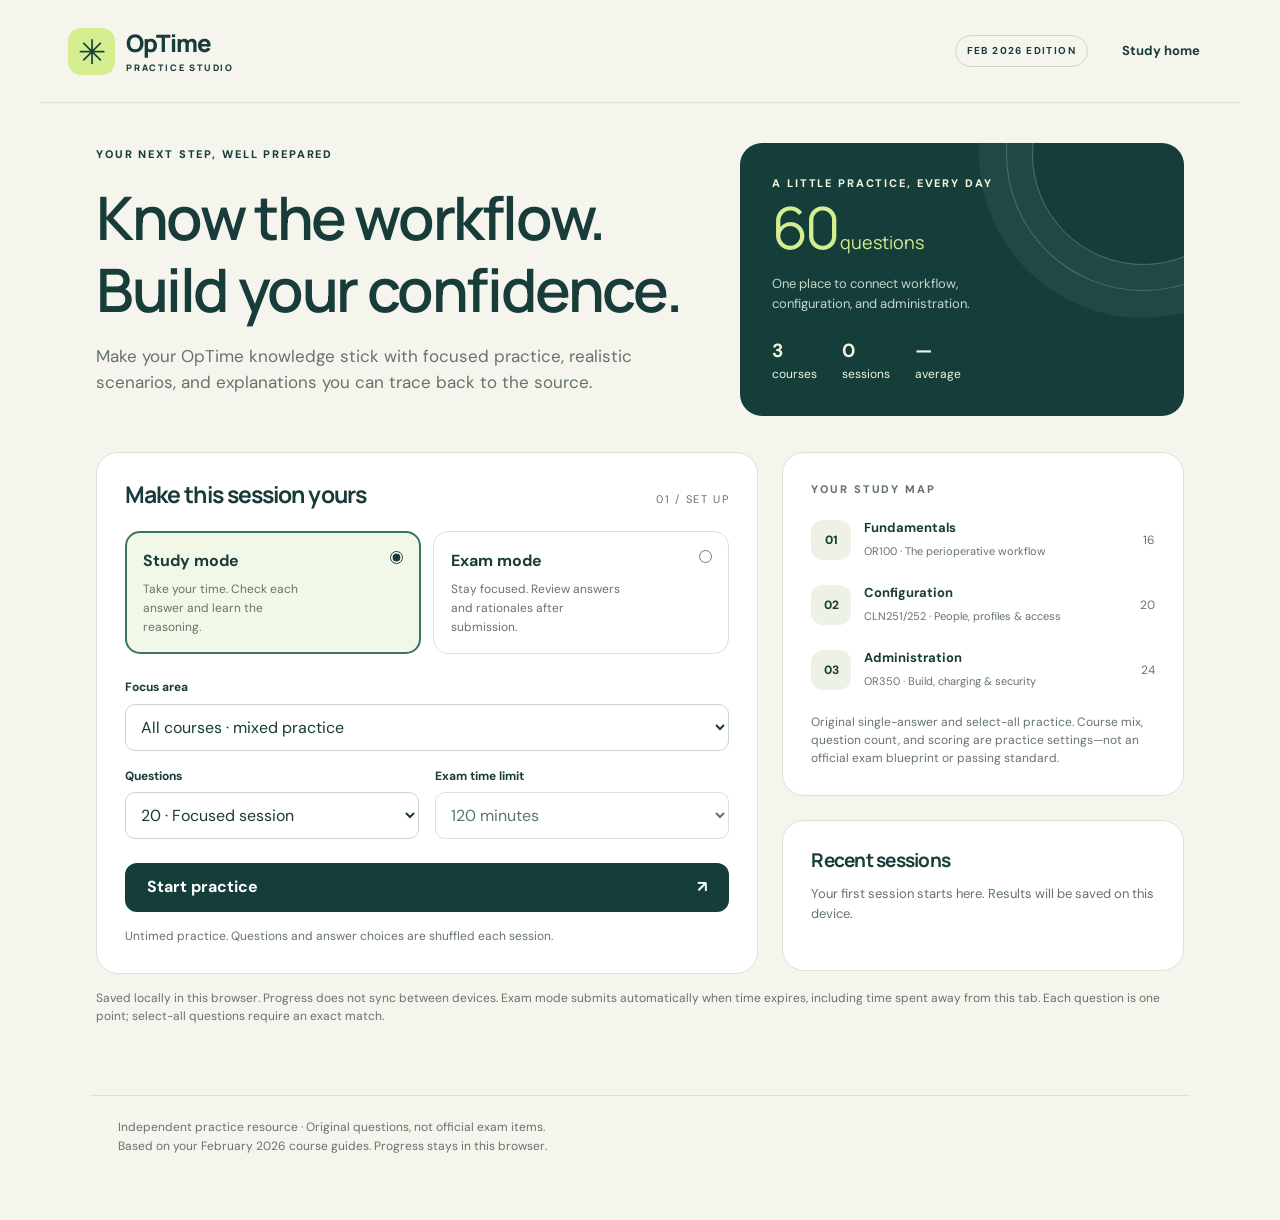
==== index.html @ 72aaaad4 "Build OpTime practice studio with 60 source-based questions" ====
<!doctype html>
<html lang="en">
<head><meta charset="utf-8"><meta name="viewport" content="width=device-width, initial-scale=1"><meta name="theme-color" content="#153e3b"><meta name="description" content="A focused OpTime practice companion with timed sessions, original questions, and source-based explanations."><title>OpTime Practice • Study studio</title><style>@import url('https://fonts.googleapis.com/css2?family=DM+Sans:wght@400;500;600;700&family=Manrope:wght@400;500;600;700;800&display=swap');
:root{--ink:#173c39;--muted:#64736e;--paper:#f5f5ee;--line:#dce2d8;--accent:#d5ee91;--dark:#153e3b;--white:#fff;--good:#166349;--bad:#a63e34;--radius:22px}*{box-sizing:border-box}body{margin:0;background:var(--paper);color:var(--ink);font-family:'DM Sans',system-ui,sans-serif;font-size:16px;line-height:1.55}button,input,select{font:inherit}button,a,input,select{touch-action:manipulation}button{border:0;border-radius:12px;min-height:48px;padding:12px 22px;background:var(--dark);color:white;font-weight:700;cursor:pointer;transition:background .15s,transform .15s}button:hover:not(:disabled){background:#285851}button:active:not(:disabled){transform:translateY(1px)}button:disabled{opacity:.4;cursor:not-allowed}a{color:inherit}h1,h2,h3,.brand{font-family:Manrope,system-ui,sans-serif;line-height:1.2;letter-spacing:-.04em}h1{font-size:clamp(34px,5vw,60px);font-weight:600;margin:18px 0}h2{font-size:28px;margin:0 0 16px}h3{font-size:19px;margin:0 0 12px}p{margin:0 0 18px}small,.muted{color:var(--muted)}:focus-visible{outline:3px solid #438a75;outline-offset:4px}.skip{position:absolute;left:12px;top:-100px;z-index:9;background:white;padding:12px}.skip:focus{top:12px}.site-header{max-width:1200px;margin:auto;padding:27px 28px;display:flex;align-items:center;gap:22px;border-bottom:1px solid var(--line)}.brand{display:flex;align-items:center;gap:11px;text-decoration:none;font-size:24px;font-weight:800}.brand-icon{font-size:34px;background:var(--accent);height:47px;width:47px;display:grid;place-items:center;border-radius:13px}.brand-sub{display:block;font-size:9px;letter-spacing:.2em;margin-top:5px}.edition{font-size:10px;font-weight:700;letter-spacing:.14em;margin-left:auto;border:1px solid #cbd7c9;padding:7px 11px;border-radius:50px}.ghost{background:transparent;color:var(--ink);font-size:13px;padding:10px 12px}.ghost:hover:not(:disabled){background:#e4e9de}.secondary{background:#e8ede4;color:var(--ink)}.secondary:hover:not(:disabled){background:#d6dfd0}.accent{background:var(--accent);color:var(--ink)}.accent:hover:not(:disabled){background:#c2e477}main{max-width:1144px;margin:40px auto 70px;padding:0 28px;outline:none}footer{max-width:1100px;margin:25px auto;padding:22px 28px 40px;color:var(--muted);font-size:12px;border-top:1px solid var(--line)}.eyebrow{font-size:11px;font-weight:800;letter-spacing:.17em;text-transform:uppercase}.hero{display:grid;grid-template-columns:1.35fr 1fr;gap:45px;align-items:center;margin-bottom:36px}.hero p{font-size:17px;max-width:570px;color:var(--muted)}.hero-art{background:var(--dark);color:#eef5de;border-radius:var(--radius);padding:32px;position:relative;overflow:hidden;min-height:224px}.hero-art:after{content:'';width:220px;height:220px;border:1px solid #477069;border-radius:50%;position:absolute;right:-70px;top:-100px;box-shadow:0 0 0 25px #214944,0 0 0 26px #477069,0 0 0 53px #214944}.hero-art .large{font-family:Manrope;font-size:58px;line-height:1.2;letter-spacing:-.06em;color:var(--accent)}.hero-art p{color:#c5d6c9;font-size:13px;margin:12px 0 0;max-width:220px;position:relative;z-index:1}.mini-stats{display:flex;gap:25px;margin-top:22px;font-size:12px}.mini-stats strong{font-size:19px;display:block}.layout{display:grid;grid-template-columns:minmax(0,1.65fr) minmax(250px,1fr);gap:24px}.card{background:white;border:1px solid var(--line);border-radius:var(--radius);padding:28px}.card-top{display:flex;justify-content:space-between;align-items:baseline;gap:12px;margin-bottom:22px}.card-top h2{font-size:23px;margin:0}.step{font-size:11px;letter-spacing:.15em;color:var(--muted)}.modes{display:grid;grid-template-columns:1fr 1fr;gap:12px}.mode{position:relative;display:block;border:1px solid var(--line);border-radius:15px;padding:17px;cursor:pointer}.mode:has(input:checked){border:2px solid #397561;background:#f1f8e8;padding:16px}.mode input{position:absolute;right:13px;top:15px;accent-color:var(--dark)}.mode strong{display:block;margin-bottom:7px;padding-right:15px}.mode small{display:block;font-size:12px;line-height:1.55;max-width:170px}.form-grid{display:grid;grid-template-columns:1fr 1fr;gap:16px;margin:24px 0}.form-field label{display:block;font-size:12px;font-weight:700;margin-bottom:7px}.form-field select{width:100%;background:white;border:1px solid #cbd5c8;border-radius:10px;padding:11px;color:var(--ink);min-height:47px}.wide{grid-column:1/-1}.start{width:100%;display:flex;justify-content:space-between}.note{font-size:12px;line-height:1.5;color:var(--muted);margin:15px 0 0}.course-row{display:flex;gap:13px;align-items:center;margin:20px 0}.course-mark{width:40px;height:40px;border-radius:12px;display:grid;place-items:center;background:#eef1e6;font-size:12px;font-weight:800;flex-shrink:0}.course-row strong{display:block;font-size:13px}.course-row small{font-size:11px}.course-count{margin-left:auto;color:var(--muted);font-size:12px}.history{margin-top:24px}.history-row{display:flex;gap:15px;align-items:center;justify-content:space-between;border-top:1px solid var(--line);padding:14px 0;font-size:13px}.history-row strong{font-size:22px}.banner{display:flex;justify-content:space-between;align-items:center;gap:20px;padding:20px 25px;border-radius:16px;background:#e7eedb;margin-bottom:24px}.banner p{margin:4px 0 0;font-size:13px}.session-head{display:flex;align-items:center;justify-content:space-between;margin-bottom:19px;gap:12px}.session-head h1{font-size:24px;margin:6px 0}.timer{font-variant-numeric:tabular-nums;font-size:20px;font-weight:700;padding:12px 18px;border:1px solid var(--line);border-radius:14px;background:white;min-width:125px;text-align:center}.timer small{display:block;font-size:9px;letter-spacing:.13em}.timer.urgent{color:var(--bad);border-color:#daa297}.progress{height:5px;background:#dce4d5;border-radius:5px;margin-bottom:26px;overflow:hidden}.progress span{display:block;height:100%;background:#5d9069;transition:width .2s}.exam-layout{display:grid;grid-template-columns:minmax(0,1fr) 254px;gap:22px;align-items:start}.question-card{padding:34px}.q-meta{display:flex;flex-wrap:wrap;gap:10px;align-items:center;margin-bottom:24px;font-size:11px;color:var(--muted)}.pill{background:#eef2e6;border-radius:30px;padding:5px 10px;font-weight:700;color:var(--ink)}.question-card h2{font-size:24px;line-height:1.45;letter-spacing:-.025em}.choice-hint{font-size:12px;color:var(--muted);margin:0 0 18px}.options{display:grid;gap:11px;margin-bottom:20px}.option{display:flex;gap:13px;padding:15px;border:1px solid var(--line);border-radius:12px;align-items:center;cursor:pointer;min-height:64px}.option:has(input:checked){border-color:#3e806c;background:#eef5e7;box-shadow:inset 0 0 0 1px #3e806c}.option input{accent-color:#246652;width:19px;height:19px;flex-shrink:0}.letter{width:25px;height:25px;display:grid;place-items:center;font-size:11px;border:1px solid #d3dcd0;border-radius:6px;flex-shrink:0}.option-text{font-size:14px}.option.correct{border-color:#28805a;background:#edf7eb}.option.wrong{border-color:#c7675e;background:#fff2ed}.q-actions{display:flex;justify-content:space-between;gap:12px;align-items:center;border-top:1px solid var(--line);padding-top:20px;margin-top:24px}.actions{display:flex;gap:10px;flex-wrap:wrap}.feedback{padding:21px;border-radius:15px;background:#f0f5e8;margin:20px 0}.feedback.wrong{background:#fff4ec}.feedback h3{font-size:18px}.feedback p{font-size:14px;margin-bottom:12px}.source{font-size:11px;color:#596b60;display:block;border-top:1px solid #cdd8c7;padding-top:10px}.navigator h3{font-size:16px}.nav-grid{display:grid;grid-template-columns:repeat(5,1fr);gap:6px;margin:18px 0}.nav-grid button{padding:0;min-height:36px;border-radius:7px;background:#f0f2ec;color:var(--ink);font-size:12px;border:1px solid transparent;position:relative}.nav-grid button.answered{background:#cde4b3}.nav-grid button.current{border:2px solid var(--ink)}.nav-grid button.flagged:after{content:'';position:absolute;top:3px;right:3px;width:6px;height:6px;border-radius:50%;background:#c48c29}.legend{font-size:10px;color:var(--muted);line-height:1.8}.navigator .secondary{width:100%;margin-top:20px}.save-note{font-size:11px;margin-top:16px;color:var(--muted)}.result-hero{background:var(--dark);color:#e8f1e0;border-radius:22px;padding:34px;display:flex;align-items:center;gap:35px;margin-bottom:24px}.score-ring{width:135px;height:135px;border-radius:50%;background:conic-gradient(var(--accent) var(--score),#41645a 0);display:grid;place-items:center;flex-shrink:0}.score-inner{width:113px;height:113px;background:var(--dark);border-radius:50%;display:grid;align-content:center;text-align:center}.score-inner strong{font-family:Manrope;font-size:34px}.score-inner small{color:#d3e2ce;font-size:10px}.result-hero h1{font-size:32px;margin:8px 0}.result-hero p{color:#c9d9ce;font-size:14px;margin-bottom:0}.results-tools{display:flex;justify-content:space-between;align-items:center;gap:14px;margin:26px 0}.results-tools select{padding:12px;border-radius:10px;border:1px solid var(--line);background:white;color:var(--ink)}.breakdown{display:grid;grid-template-columns:repeat(3,1fr);gap:14px;margin-bottom:24px}.breakdown .card{padding:20px}.breakdown strong{font-size:25px;display:block}.review-item{padding:22px;margin-bottom:13px}.review-item summary{cursor:pointer;font-weight:600;font-size:15px;line-height:1.55}.review-item summary small{display:block;font-weight:400;font-size:11px;letter-spacing:.07em;margin:0 0 9px}.review-body{padding-top:18px}.review-body ul{list-style:none;padding:0;margin:0 0 15px}.review-body li{padding:9px 12px;border-radius:8px;margin:5px 0;background:#f2f3ef;font-size:13px}.review-body li.correct{background:#e7f3e3}.review-body li.wrong{background:#ffebe4}.review-body p{font-size:14px}.inline-status{color:var(--good);font-size:12px;font-weight:700}.inline-status.wrong{color:var(--bad)}dialog{border:1px solid var(--line);border-radius:20px;max-width:440px;padding:30px;color:var(--ink);width:calc(100% - 30px)}dialog::backdrop{background:#173c3980}#toast{position:fixed;bottom:20px;left:50%;transform:translateX(-50%);background:var(--dark);color:white;border-radius:12px;padding:10px 20px;font-size:13px;display:none;z-index:20}.empty{color:var(--muted);font-size:13px}.sr-only{position:absolute;width:1px;height:1px;overflow:hidden;clip:rect(0,0,0,0)}
@media(max-width:800px){.hero{grid-template-columns:1fr;gap:20px}.hero-art{min-height:180px}.layout{grid-template-columns:1fr}.exam-layout{grid-template-columns:1fr}.navigator{order:2}.nav-grid{grid-template-columns:repeat(10,1fr)}.hero h1{max-width:550px}.hero-art .large{font-size:42px}.mini-stats{position:absolute;right:25px;bottom:27px}.hero-art p{max-width:200px}.edition{font-size:9px}.question-card{padding:25px}}
@media(max-width:480px){main{padding:0 16px;margin-top:25px}.site-header{padding:19px 16px;gap:10px}.brand{font-size:20px}.brand-icon{height:39px;width:39px;font-size:28px}.edition{display:none}#home-btn{margin-left:auto}.card{padding:21px}.hero{gap:15px;margin-bottom:24px}.hero p{font-size:15px}.hero-art{padding:24px}.hero-art p{max-width:175px}.mini-stats{gap:17px;right:20px}.mini-stats strong{font-size:16px}.modes{gap:9px}.mode{padding:14px}.mode:has(input:checked){padding:13px}.mode strong{font-size:14px}.mode small{font-size:11px}.form-grid{gap:12px}.question-card h2{font-size:21px}.question-card{padding:22px 18px}.option{padding:12px 8px;gap:8px}.option-text{font-size:14px}.q-actions{align-items:stretch;flex-direction:column}.q-actions .actions{justify-content:space-between}.q-actions .actions button{flex:1}.timer{font-size:17px;min-width:105px;padding:10px}.session-head h1{font-size:20px}.nav-grid{grid-template-columns:repeat(8,1fr)}.result-hero{padding:25px 20px;gap:20px;align-items:flex-start}.score-ring{width:95px;height:95px}.score-inner{width:79px;height:79px}.score-inner strong{font-size:26px}.result-hero h1{font-size:23px}.result-hero p{font-size:12px}.breakdown{gap:8px}.breakdown .card{padding:13px 10px}.breakdown .eyebrow{font-size:8px;letter-spacing:.03em}.breakdown strong{font-size:21px}.breakdown small{font-size:10px}.results-tools{align-items:stretch;flex-direction:column}.banner{padding:18px;align-items:flex-start;flex-direction:column}footer{font-size:11px}}
.hero-art>*{position:relative;z-index:1}.hero-art:after{pointer-events:none;z-index:0}
@media(prefers-reduced-motion:reduce){*{transition:none!important;scroll-behavior:auto!important}}@media print{header,footer,.actions,.results-tools,.navigator,#toast{display:none}body{background:white}.review-item{break-inside:avoid}.review-body{display:block}main{margin:0;padding:0}}
</style></head>
<body><a class="skip" href="#main">Skip to content</a><header class="site-header"><a class="brand" href="#" id="brand"><span class="brand-icon" aria-hidden="true">✳</span><span>OpTime<span class="brand-sub">PRACTICE STUDIO</span></span></a><span class="edition">FEB 2026 EDITION</span><button class="ghost" id="home-btn">Study home</button></header><main id="main" tabindex="-1"></main><footer>Independent practice resource · Original questions, not official exam items.<br>Based on your February 2026 course guides. Progress stays in this browser.</footer><dialog id="confirm"><h2>Finish this session?</h2><p id="confirm-text"></p><div class="actions"><button class="secondary" id="keep-working">Keep working</button><button id="finish-now">Submit answers</button></div></dialog><div id="toast" role="status" aria-live="polite"></div><script>/* Original practice questions; source references are PDF page numbers. */
window.QUESTION_BANK = [
  {
    "id": "OR100-01",
    "course": "OR100",
    "topic": "Case and log",
    "pages": [
      17,
      22
    ],
    "prompt": "A procedure has finished. Which record should describe what actually happened in the operating room?",
    "options": [
      "The surgical case",
      "The surgical log",
      "The surgeon preference list",
      "The scheduling block"
    ],
    "correct": [
      1
    ],
    "rationale": "The log records the actual surgical event; the case is the plan. Preference lists organize orders and blocks reserve scheduling time."
  },
  {
    "id": "OR100-02",
    "course": "OR100",
    "topic": "Case and log",
    "pages": [
      22
    ],
    "prompt": "After a log has been created, a planner changes the surgical case. What is the safe expectation?",
    "options": [
      "The log automatically receives every change",
      "The log must be reviewed separately; case changes do not automatically copy forward",
      "Posting is required to synchronize the two",
      "The case becomes the record of actual care"
    ],
    "correct": [
      1
    ],
    "rationale": "Once the log exists, later case changes do not automatically update it. Posting concerns charges and log closure, not synchronization."
  },
  {
    "id": "OR100-03",
    "course": "OR100",
    "topic": "Case entry",
    "pages": [
      30,
      40
    ],
    "prompt": "Which set contains only the five programmatically required case details?",
    "options": [
      "Patient, date, surgeon, anesthesia type, location",
      "Patient, location, service, procedure, surgeon",
      "Patient, equipment, date, procedure, service",
      "Surgeon, laterality, patient class, date, location"
    ],
    "correct": [
      1
    ],
    "rationale": "Patient, location, service, procedure, and surgeon are the five required items. Other details may be important or locally required but are not this five-item set."
  },
  {
    "id": "OR100-04",
    "course": "OR100",
    "topic": "Scheduling",
    "pages": [
      48,
      63
    ],
    "prompt": "A scheduler needs to locate cases that have not yet been placed on the schedule. Where should they begin?",
    "options": [
      "Post Charges",
      "Depot",
      "LDA Avatar",
      "Chart Review"
    ],
    "correct": [
      1
    ],
    "rationale": "The Depot holds unscheduled cases. Post Charges supports charge posting; the other activities do not serve as the unscheduled-case queue."
  },
  {
    "id": "OR100-05",
    "course": "OR100",
    "topic": "Scheduling",
    "pages": [
      51,
      63
    ],
    "prompt": "A patient decides not to undergo a correctly created planned procedure. Which action fits this situation?",
    "options": [
      "Void the case as an entry error",
      "Cancel the case",
      "Shuffle the case",
      "Swap it with another case"
    ],
    "correct": [
      1
    ],
    "rationale": "Cancel is appropriate when the planned procedure will not happen. Void is for a case created in error; shuffle and swap rearrange scheduling."
  },
  {
    "id": "OR100-06",
    "course": "OR100",
    "topic": "Scheduling",
    "pages": [
      63
    ],
    "prompt": "A duplicate case was accidentally created. Which action best represents the error?",
    "options": [
      "Cancel the intended procedure",
      "Trigger its charges",
      "Void the duplicate case",
      "Post the duplicate log"
    ],
    "correct": [
      2
    ],
    "rationale": "Void identifies a case created in error. Cancel refers to a planned procedure that will not occur; charge actions do not correct duplicate case entry."
  },
  {
    "id": "OR100-07",
    "course": "OR100",
    "topic": "Orders",
    "pages": [
      41,
      84
    ],
    "prompt": "An authorized order is held for a later phase. What makes that Signed & Held order active?",
    "options": [
      "Adding a preference card",
      "Releasing the order",
      "Posting the log",
      "Creating a scheduling block"
    ],
    "correct": [
      1
    ],
    "rationale": "Releasing a Signed & Held order makes it active. Cards, blocks, and posting do not replace release."
  },
  {
    "id": "OR100-08",
    "course": "OR100",
    "topic": "Orders",
    "pages": [
      41
    ],
    "prompt": "Which factors does the course identify for assigning the default signing action to an order? Select all that apply.",
    "options": [
      "The intended phase of care",
      "The patient location",
      "The number of preference cards",
      "The inventory manufacturer"
    ],
    "correct": [
      0,
      1
    ],
    "rationale": "The system uses phase of care and patient location to determine whether an order is for now or later. Card count and manufacturer do not drive this decision."
  },
  {
    "id": "OR100-09",
    "course": "OR100",
    "topic": "Navigators",
    "pages": [
      83,
      84
    ],
    "prompt": "Before leaving a perioperative phase, a nurse wants to confirm required documentation is complete. Which navigator section is the best fit?",
    "options": [
      "Verify",
      "Case Request",
      "Calendar",
      "Resource Sidebar"
    ],
    "correct": [
      0
    ],
    "rationale": "Verify supports confirmation of required documentation. The scheduling and case-request tools serve different workflows."
  },
  {
    "id": "OR100-10",
    "course": "OR100",
    "topic": "Procedure Pass",
    "pages": [
      71,
      83
    ],
    "prompt": "A nurse wants to focus on pre-surgical tasks assigned to their role. Which approach is most direct?",
    "options": [
      "Use the Tasks section grouped by role",
      "Post the log to filter the tasks",
      "Remove the case from the schedule",
      "Open a surgeon preference list"
    ],
    "correct": [
      0
    ],
    "rationale": "Procedure Pass tasks can be grouped by role. Posting, unscheduling, and order preference lists do not provide that task view."
  },
  {
    "id": "OR100-11",
    "course": "OR100",
    "topic": "Preference tools",
    "pages": [
      40,
      49,
      114
    ],
    "prompt": "A surgeon wants to place several related orders together during one ordering session. Which tool fits?",
    "options": [
      "Order set",
      "Preference card",
      "OR block",
      "Surgical log"
    ],
    "correct": [
      0
    ],
    "rationale": "An order set groups related orders for ordering. A preference card configures surgical preferences; a block reserves time; a log records actual surgery."
  },
  {
    "id": "OR100-12",
    "course": "OR100",
    "topic": "Inventory",
    "pages": [
      104,
      105
    ],
    "prompt": "Which items belong to the pick-list content described in the course? Select all that apply.",
    "options": [
      "Medications",
      "Supplies",
      "Named circulating nurses",
      "Individually assigned equipment"
    ],
    "correct": [
      0,
      1
    ],
    "rationale": "Pick lists contain medication and inventory needs. Staff and equipment assignments are resource concepts, not those pick-list contents."
  },
  {
    "id": "OR100-13",
    "course": "OR100",
    "topic": "Inventory",
    "pages": [
      105
    ],
    "prompt": "Compared with supply documentation, what additional information is characteristic of implant tracking?",
    "options": [
      "Only the number of scheduled cases",
      "Implant action, serial number, and expiration date",
      "Only the surgeon login password",
      "Only the scheduling block owner"
    ],
    "correct": [
      1
    ],
    "rationale": "Implants require additional tracking such as action, serial number, and expiration date. Both supplies and implants can also require used and wasted quantities."
  },
  {
    "id": "OR100-14",
    "course": "OR100",
    "topic": "Flowsheets",
    "pages": [
      122,
      123
    ],
    "prompt": "A nurse sees device values waiting to be filed. Why should those values be validated?",
    "options": [
      "To review accuracy before filing to the chart",
      "To automatically post the surgical log",
      "To create a new preference card",
      "To change the patient service"
    ],
    "correct": [
      0
    ],
    "rationale": "Validation lets the clinician review device values before they enter the chart and avoids filing unnecessary data. It is not a charge-posting or scheduling function."
  },
  {
    "id": "OR100-15",
    "course": "OR100",
    "topic": "Charging",
    "pages": [
      135,
      136
    ],
    "prompt": "Some charges are ready, but further documentation is expected. Which action can send ready charges while leaving the log open?",
    "options": [
      "Post the log",
      "Trigger charges",
      "Void the case",
      "Cancel the surgery"
    ],
    "correct": [
      1
    ],
    "rationale": "Triggering sends eligible charges while keeping the log open. Posting closes the log and later changes require an addendum."
  },
  {
    "id": "OR100-16",
    "course": "OR100",
    "topic": "Reporting",
    "pages": [
      152
    ],
    "prompt": "A team wants a custom list of last month’s logs missing incision closure documentation. Which reporting tool is the course’s best fit?",
    "options": [
      "Reporting Workbench",
      "A scheduling block",
      "An order set",
      "A preference card"
    ],
    "correct": [
      0
    ],
    "rationale": "Reporting Workbench supports this custom operational report. Blocks, order sets, and cards are configuration/workflow tools, not the reporting mechanism."
  },
  {
    "id": "CLN251-252-01",
    "course": "CLN251-252",
    "topic": "Data structure",
    "pages": [
      40,
      41
    ],
    "prompt": "In Chronicles terminology, an office visit within a patient record is best understood as which component?",
    "options": [
      "A master file",
      "A contact",
      "An INI",
      "A security point"
    ],
    "correct": [
      1
    ],
    "rationale": "A contact holds data for a particular encounter or time within a record. The master file groups records; a security point grants functionality."
  },
  {
    "id": "CLN251-252-02",
    "course": "CLN251-252",
    "topic": "Data structure",
    "pages": [
      41
    ],
    "prompt": "An analyst finds a wrong value while using Record Viewer. What can they do in that activity?",
    "options": [
      "View the value, then use an appropriate editing tool to change it",
      "Edit any item directly",
      "Change the record’s security class by typing over the value",
      "Delete the underlying contact"
    ],
    "correct": [
      0
    ],
    "rationale": "Record Viewer is read-only. Identifying an item there does not make it an editing or deletion tool."
  },
  {
    "id": "CLN251-252-03",
    "course": "CLN251-252",
    "topic": "Reports",
    "pages": [
      66
    ],
    "prompt": "Every user of a shared report needs the same added information. What is the efficient approach described by the course?",
    "options": [
      "Always create one report per user",
      "Edit the existing shared report when appropriate",
      "Replace every print group with a role",
      "Create a new provider record"
    ],
    "correct": [
      1
    ],
    "rationale": "When all consumers need a change, editing the shared record avoids unnecessary copies. Roles and providers do not replace report build."
  },
  {
    "id": "CLN251-252-04",
    "course": "CLN251-252",
    "topic": "Reports",
    "pages": [
      66
    ],
    "prompt": "What reusable components make up an LRP report?",
    "options": [
      "LPG print groups",
      "ECL security points",
      "EMP user templates",
      "ORT charge settings"
    ],
    "correct": [
      0
    ],
    "rationale": "LRP reports are composed of LPG print groups. The other records control security, shared user configuration, and charging."
  },
  {
    "id": "CLN251-252-05",
    "course": "CLN251-252",
    "topic": "Profiles",
    "pages": [
      106
    ],
    "prompt": "A user can enter an activity but sees the wrong options inside it. Which type of configuration is the strongest first lead?",
    "options": [
      "Profile",
      "Password policy",
      "Provider referral address",
      "Inventory balance"
    ],
    "correct": [
      0
    ],
    "rationale": "Profiles configure options inside activities. Security controls access; the other options do not configure those activity details."
  },
  {
    "id": "CLN251-252-06",
    "course": "CLN251-252",
    "topic": "Profiles",
    "pages": [
      77,
      78,
      106
    ],
    "prompt": "For an ordinary profile item, both department and EMR System Definitions profiles supply a value. Which wins?",
    "options": [
      "The department value",
      "The system value",
      "Both values are always appended",
      "Whichever was edited last"
    ],
    "correct": [
      0
    ],
    "rationale": "Department is more specific in the profile hierarchy. Compilation uses specificity, not edit time or automatic merging."
  },
  {
    "id": "CLN251-252-07",
    "course": "CLN251-252",
    "topic": "Profiles",
    "pages": [
      80,
      81
    ],
    "prompt": "A more-specific profile supplies one entry for an ordinary multiple-response item. A general profile has three entries. What should the builder normally expect?",
    "options": [
      "All four entries merge",
      "The more-specific set replaces the general set",
      "The general set always wins",
      "The item becomes blank"
    ],
    "correct": [
      1
    ],
    "rationale": "Ordinary multiple-response items are all-or-nothing at the selected level. Some items have special behavior, so field help matters; automatic merging is not the general rule."
  },
  {
    "id": "CLN251-252-08",
    "course": "CLN251-252",
    "topic": "Profiles",
    "pages": [
      79
    ],
    "prompt": "Where should a builder generally start settings that apply to the widest population?",
    "options": [
      "At the most general appropriate level",
      "In a separate user profile for each employee",
      "At whichever record has the newest contact",
      "Only in the provider record"
    ],
    "correct": [
      0
    ],
    "rationale": "Start broad, then configure exceptions at more-specific levels. This reduces duplicate settings and maintenance."
  },
  {
    "id": "CLN251-252-09",
    "course": "CLN251-252",
    "topic": "Workflow Engine",
    "pages": [
      135
    ],
    "prompt": "The Workflow Engine rule selected through a compiled profile does not match an encounter. Does the system automatically try a lower-level profile’s rule?",
    "options": [
      "Yes, until every profile is exhausted",
      "No; only the selected compiled-profile rule is used",
      "Yes, but only after posting charges",
      "Only if the user has multiple provider records"
    ],
    "correct": [
      1
    ],
    "rationale": "There is no automatic fallback through other profile-level Workflow Engine rules when conditions do not match."
  },
  {
    "id": "CLN251-252-10",
    "course": "CLN251-252",
    "topic": "Workflow Engine",
    "pages": [
      135
    ],
    "prompt": "A directive executes and has no Continue afterwards setting. What happens to later conditions in that rule?",
    "options": [
      "They are not evaluated after that directive",
      "They always all run",
      "They merge into the user role",
      "They become security points"
    ],
    "correct": [
      0
    ],
    "rationale": "Without continuation, rule evaluation stops after executing the directive. Roles and security are unrelated to that control flow."
  },
  {
    "id": "CLN251-252-11",
    "course": "CLN251-252",
    "topic": "Navigators",
    "pages": [
      152
    ],
    "prompt": "Which ordering describes navigator structure from broadest to most specific?",
    "options": [
      "Section → topic → template",
      "Template → topic → section",
      "Report → role → section",
      "Profile → security point → contact"
    ],
    "correct": [
      1
    ],
    "rationale": "Navigator templates contain topics, which contain sections. These are different types of LVN records, not different master files."
  },
  {
    "id": "CLN251-252-12",
    "course": "CLN251-252",
    "topic": "Roles",
    "pages": [
      169
    ],
    "prompt": "A user has three startup activities, two patient workspaces, and one preference-list composer open. How many workspaces count in the course example?",
    "options": [
      "Six",
      "Five",
      "Four",
      "Three"
    ],
    "correct": [
      2
    ],
    "rationale": "Startup activities collectively count as one workspace. Add the two patient workspaces and the composer: four total."
  },
  {
    "id": "CLN251-252-13",
    "course": "CLN251-252",
    "topic": "Roles and security",
    "pages": [
      169,
      182
    ],
    "prompt": "Which configuration pairs are correct? Select all that apply.",
    "options": [
      "Role: layout and behavior on login",
      "Security class: permitted functionality",
      "Profile: options within activities",
      "Provider record: every user’s startup workspace limit"
    ],
    "correct": [
      0,
      1,
      2
    ],
    "rationale": "Roles govern layout/behavior, security grants access, and profiles supply activity details. Workspace limits belong to roles, not provider records."
  },
  {
    "id": "CLN251-252-14",
    "course": "CLN251-252",
    "topic": "Security",
    "pages": [
      182
    ],
    "prompt": "In the course’s security model, which types are identified for every user? Select all that apply.",
    "options": [
      "In Basket",
      "Reporting Workbench",
      "Shared",
      "Inpatient"
    ],
    "correct": [
      0,
      1,
      2
    ],
    "rationale": "In Basket, Reporting Workbench, and Shared apply to every user in the course model. Inpatient is for hospital clinical tools rather than every user."
  },
  {
    "id": "CLN251-252-15",
    "course": "CLN251-252",
    "topic": "Providers and users",
    "pages": [
      203,
      204
    ],
    "prompt": "A community physician receives referrals but never logs in to your Epic system. Which record may still be needed?",
    "options": [
      "A provider record without a user login",
      "Only a user template",
      "Only a charge profile",
      "A new report for each referral"
    ],
    "correct": [
      0
    ],
    "rationale": "SER can represent a referring or referred-to provider who does not log in. EMP is needed for a login, not simply to exist as a provider."
  },
  {
    "id": "CLN251-252-16",
    "course": "CLN251-252",
    "topic": "Providers and users",
    "pages": [
      203
    ],
    "prompt": "Where should an individual’s provider record be linked?",
    "options": [
      "To their individual user record",
      "To a template shared by all clinicians",
      "To the department profile instead of a user",
      "To every report they open"
    ],
    "correct": [
      0
    ],
    "rationale": "Provider identity links to the individual user record. A shared user template should not represent a single provider identity."
  },
  {
    "id": "CLN251-252-17",
    "course": "CLN251-252",
    "topic": "User templates",
    "pages": [
      203,
      286
    ],
    "prompt": "Which settings are shared through the user template in the course model? Select all that apply.",
    "options": [
      "Role",
      "Security classes",
      "Profile",
      "Individual login password"
    ],
    "correct": [
      0,
      1,
      2
    ],
    "rationale": "Role, security classes, and profile are common template settings. Individual credentials belong to the individual user."
  },
  {
    "id": "CLN251-252-18",
    "course": "CLN251-252",
    "topic": "Category lists",
    "pages": [
      226
    ],
    "prompt": "A builder needs to open a category list for maintenance. Which identifiers are required?",
    "options": [
      "Master-file INI and item number",
      "Screen color and workspace count",
      "Only the category title",
      "Provider ID and password"
    ],
    "correct": [
      0
    ],
    "rationale": "The list is located using its master-file INI and item number. A display title alone is not its item address."
  },
  {
    "id": "CLN251-252-19",
    "course": "CLN251-252",
    "topic": "Category lists",
    "pages": [
      226
    ],
    "prompt": "A category value is obsolete but has been used in production. What maintenance action preserves its historical meaning?",
    "options": [
      "Deactivate the value",
      "Delete it and reuse the ID for a new meaning",
      "Rename it to an unrelated concept",
      "Erase all historical contacts"
    ],
    "correct": [
      0
    ],
    "rationale": "Deactivation retires an option while preserving historical use. Reusing or changing the meaning of an existing ID can distort old data."
  },
  {
    "id": "CLN251-252-20",
    "course": "CLN251-252",
    "topic": "Category lists",
    "pages": [
      226
    ],
    "prompt": "Category List Maintenance displays Release Range: All Categories. How should the builder interpret it?",
    "options": [
      "Customer-controlled list",
      "Epic-controlled system list that is read-only",
      "Every ID is available for local reuse",
      "The list has no values"
    ],
    "correct": [
      1
    ],
    "rationale": "All Categories indicates an Epic-controlled system list. All Custom, by contrast, is the customer-list designation."
  },
  {
    "id": "OR350-01",
    "course": "OR350",
    "topic": "Definitions",
    "pages": [
      39,
      41,
      43
    ],
    "prompt": "For a location setting that inherits normally, no local value is entered but a system value exists. What is used?",
    "options": [
      "The system definition value",
      "A random sibling location value",
      "Always a blank value",
      "The user’s most recent case value"
    ],
    "correct": [
      0
    ],
    "rationale": "Location configuration can inherit system definitions when the local item is blank. This is build by exception, not a lookup through other locations."
  },
  {
    "id": "OR350-02",
    "course": "OR350",
    "topic": "Definitions",
    "pages": [
      47
    ],
    "prompt": "A location sets values for Case Creation in the Case Extension form. What happens to system-level values for that same multiple-value item?",
    "options": [
      "The local item overrides the system item’s values",
      "All values always merge",
      "The local values are ignored",
      "The system values are deleted from storage"
    ],
    "correct": [
      0
    ],
    "rationale": "The example compiles item by item: a populated local item replaces all system values for that item. It does not delete the stored system configuration."
  },
  {
    "id": "OR350-03",
    "course": "OR350",
    "topic": "Metrics",
    "pages": [
      65,
      72,
      333
    ],
    "prompt": "Cases scheduled far apart should be excluded from turnover analysis. Which setting addresses their scheduled separation?",
    "options": [
      "Scheduled gap threshold",
      "Supply cost per unit",
      "Procedure Pass lookback",
      "Profile hierarchy level"
    ],
    "correct": [
      0
    ],
    "rationale": "Scheduled gap threshold evaluates the planned gap. Actual turnover thresholds concern measured turnover, not scheduled separation."
  },
  {
    "id": "OR350-04",
    "course": "OR350",
    "topic": "Procedures",
    "pages": [
      84,
      85,
      89
    ],
    "prompt": "A new base procedure cannot be found for the intended service and location. Which checks are appropriate? Select all that apply.",
    "options": [
      "Its active/inactive setting",
      "Its service authorization",
      "Its location authorization",
      "The surgeon’s preferred screen color"
    ],
    "correct": [
      0,
      1,
      2
    ],
    "rationale": "A base procedure must be active and properly authorized for the intended service/location. Screen appearance does not determine this availability."
  },
  {
    "id": "OR350-05",
    "course": "OR350",
    "topic": "Resources",
    "pages": [
      98,
      99,
      334
    ],
    "prompt": "A generic equipment requirement and a specific numbered device must both be represented. Which mapping fits?",
    "options": [
      "Generic type: ORT; individual device: SER",
      "Generic type: EMP; device: LPG",
      "Both must be user templates",
      "Generic type: IMP; device: LPR"
    ],
    "correct": [
      0
    ],
    "rationale": "ORT describes the resource type; SER represents individually tracked resources. EMP is a user and IMP is implant tracking."
  },
  {
    "id": "OR350-06",
    "course": "OR350",
    "topic": "Resources",
    "pages": [
      121
    ],
    "prompt": "Must every resource type use conflict checking?",
    "options": [
      "Yes, without exception",
      "No; conflict checking is optional",
      "Only if it has an EMP password",
      "Only after a log is posted"
    ],
    "correct": [
      1
    ],
    "rationale": "The course explicitly treats conflict checking as optional. It is not made mandatory merely by creating a resource type."
  },
  {
    "id": "OR350-07",
    "course": "OR350",
    "topic": "Operating rooms",
    "pages": [
      145,
      334
    ],
    "prompt": "A newly built operating room cannot be added to a Snapboard report. Which issues should be checked? Select all that apply.",
    "options": [
      "The room is inactive",
      "The room lacks its location link",
      "The room has no blocked time",
      "Its supply item lacks a serial number"
    ],
    "correct": [
      0,
      1
    ],
    "rationale": "Inactive status and missing location linkage can prevent the room from appearing. Blocking controls available/reserved time, not whether the room can be added to the report."
  },
  {
    "id": "OR350-08",
    "course": "OR350",
    "topic": "Operating rooms",
    "pages": [
      127,
      145
    ],
    "prompt": "Which pair provides an operating room’s identity and scheduling availability?",
    "options": [
      "SER room record and scheduling template",
      "SUP record and user password",
      "IMP record and print group",
      "Category list and role"
    ],
    "correct": [
      0
    ],
    "rationale": "The room is represented by SER; its scheduling template defines availability and blocking. Inventory and user records do not substitute for this pair."
  },
  {
    "id": "OR350-09",
    "course": "OR350",
    "topic": "Inventory",
    "pages": [
      150,
      171
    ],
    "prompt": "The same supply is stocked in three inventory locations. Which arrangement represents its definition and location-specific balances?",
    "options": [
      "One SUP and three BAL records",
      "Three user records and one SUP",
      "One IMP and three roles",
      "One BAL with no SUP"
    ],
    "correct": [
      0
    ],
    "rationale": "SUP stores shared item characteristics; BAL holds location-specific information. IMP is used for implant tracking, not the general item/balance relationship."
  },
  {
    "id": "OR350-10",
    "course": "OR350",
    "topic": "Inventory",
    "pages": [
      155,
      156
    ],
    "prompt": "An item has a chargeable flag and a code but produces a zero-dollar charge. In the course example, which missing value explains it?",
    "options": [
      "Cost per unit",
      "Patient login ID",
      "Navigator caption",
      "Block owner"
    ],
    "correct": [
      0
    ],
    "rationale": "The example lacks cost per unit, so the system cannot calculate the item cost. This is distinct from user, navigator, and block configuration."
  },
  {
    "id": "OR350-11",
    "course": "OR350",
    "topic": "Inventory",
    "pages": [
      166,
      169
    ],
    "prompt": "Which record tracks information about a particular implant used in surgery?",
    "options": [
      "IMP",
      "EMP",
      "LRP",
      "E2R"
    ],
    "correct": [
      0
    ],
    "rationale": "IMP tracks implant documentation/history. EMP is a user, LRP a report, and E2R a role."
  },
  {
    "id": "OR350-12",
    "course": "OR350",
    "topic": "Charging",
    "pages": [
      208
    ],
    "prompt": "A builder needs to define which code is billed every five minutes. Which record is appropriate?",
    "options": [
      "Charge code table (OCT)",
      "Navigator topic (LVN)",
      "User template (EMP)",
      "Provider (SER)"
    ],
    "correct": [
      0
    ],
    "rationale": "The charge code table defines the timing code and frequency. Charge settings separately identify the start and end events."
  },
  {
    "id": "OR350-13",
    "course": "OR350",
    "topic": "Charging",
    "pages": [
      208
    ],
    "prompt": "The timing charge should run between In Room and Out of Room. Where are those events selected?",
    "options": [
      "Charge settings",
      "Only the EAP charge code",
      "Only the user role",
      "The category list synonym field"
    ],
    "correct": [
      0
    ],
    "rationale": "Charge settings determine the events that bound time-based charges. The table supplies the code/frequency; a code alone does not set these event boundaries."
  },
  {
    "id": "OR350-14",
    "course": "OR350",
    "topic": "Charging",
    "pages": [
      195,
      196,
      208
    ],
    "prompt": "Several charge-profile override rules evaluate true. How should the settings be selected?",
    "options": [
      "Merge every matching settings record",
      "Use the first matching override in order",
      "Always use the default",
      "Use the last edited record"
    ],
    "correct": [
      1
    ],
    "rationale": "The profile checks overrides in order and uses the first match; otherwise it uses the default. Only one charge settings record applies at a time."
  },
  {
    "id": "OR350-15",
    "course": "OR350",
    "topic": "Charging",
    "pages": [
      202,
      203
    ],
    "prompt": "A practice table has one base charge for the first 60 minutes and one increment per additional minute. An event lasts 68 minutes. What is generated?",
    "options": [
      "One base plus eight increments",
      "Eight bases plus one increment",
      "Sixty-eight base charges",
      "Only one base charge"
    ],
    "correct": [
      0
    ],
    "rationale": "68 minus 60 gives eight additional minutes, so this configured example generates nine charges total. The calculation depends on the stated table, not a universal billing rule."
  },
  {
    "id": "OR350-16",
    "course": "OR350",
    "topic": "Preference cards",
    "pages": [
      216,
      217
    ],
    "prompt": "Two cards apply: one for this surgeon at this location and one for this surgeon at all locations. Which is more specific?",
    "options": [
      "The surgeon-and-location card",
      "The all-locations card",
      "They always merge equally",
      "The one with the longer name"
    ],
    "correct": [
      0
    ],
    "rationale": "Surgeon plus specific location is more specific than the surgeon’s all-locations card. The name length has no priority role."
  },
  {
    "id": "OR350-17",
    "course": "OR350",
    "topic": "Preference cards",
    "pages": [
      208,
      216
    ],
    "prompt": "Which master file holds both OpTime base procedures and preference cards?",
    "options": [
      "ORP",
      "EAP",
      "LPG",
      "EMP"
    ],
    "correct": [
      0
    ],
    "rationale": "ORP holds both base procedures and preference cards. EAP holds procedure/charge codes; LPG and EMP serve other purposes."
  },
  {
    "id": "OR350-18",
    "course": "OR350",
    "topic": "Procedure Pass",
    "pages": [
      244,
      245,
      246
    ],
    "prompt": "A task must wait for a lab to be performed and meet result-related criteria, rather than merely find an order. Which task type fits?",
    "options": [
      "Procedure & Lab",
      "Presence of Orders",
      "Generic",
      "Appointment"
    ],
    "correct": [
      0
    ],
    "rationale": "Procedure & Lab is suited to completion/results criteria. Presence of Orders can complete from a qualifying order; Generic requires manual completion."
  },
  {
    "id": "OR350-19",
    "course": "OR350",
    "topic": "Procedure Pass",
    "pages": [
      244,
      264
    ],
    "prompt": "A task should be shown to everyone and be manually completed. Which choices fit? Select all that apply.",
    "options": [
      "Use a Generic task for manual completion",
      "No conditional rule is needed solely to make it universal",
      "Use Presence of Orders to force manual completion",
      "Build every task from scratch"
    ],
    "correct": [
      0,
      1
    ],
    "rationale": "Generic tasks require manual completion, and universal tasks need no conditional rule just to apply to all patients. Reuse suitable existing tasks when possible."
  },
  {
    "id": "OR350-20",
    "course": "OR350",
    "topic": "Documentation",
    "pages": [
      270,
      307
    ],
    "prompt": "A documentation tool needs complex calculations and concurrent entry by several users. Which tool is generally the better fit in the course comparison?",
    "options": [
      "Flowsheets",
      "A report-only print group",
      "A charge code table",
      "A preference-card copy tool"
    ],
    "correct": [
      0
    ],
    "rationale": "Flowsheets support complex calculations and concurrent documentation. SmartForms offer flexible design and scripting; reports and charging tools are not replacements for this documentation need."
  },
  {
    "id": "OR350-21",
    "course": "OR350",
    "topic": "Documentation",
    "pages": [
      284,
      307
    ],
    "prompt": "Which statements about flowsheet records are correct? Select all that apply.",
    "options": [
      "Rows and groups are FLO records",
      "Templates are FLT records",
      "R and G help distinguish rows and groups",
      "Every template must be an EMP record"
    ],
    "correct": [
      0,
      1,
      2
    ],
    "rationale": "Rows and groups share FLO and use naming conventions to distinguish them. Templates use FLT; EMP represents users/templates for users."
  },
  {
    "id": "OR350-22",
    "course": "OR350",
    "topic": "Documentation",
    "pages": [
      276,
      307
    ],
    "prompt": "A SmartForm includes a label that displays instructions but captures no value. Must that label be bound to a Chronicles item?",
    "options": [
      "No, non-data components need no storage binding",
      "Yes, every visible component must store data",
      "Yes, but only if a flowsheet exists",
      "Only after charges are triggered"
    ],
    "correct": [
      0
    ],
    "rationale": "Only components that capture data need a storage binding. A label can display information without a data item."
  },
  {
    "id": "OR350-23",
    "course": "OR350",
    "topic": "Security",
    "pages": [
      315,
      323,
      329
    ],
    "prompt": "A user logs into one department but opens a case scheduled at a Procedural location. What determines the OpTime security model for that case?",
    "options": [
      "The case location’s type",
      "The login department alone",
      "The last provider record edited",
      "The number of open reports"
    ],
    "correct": [
      0
    ],
    "rationale": "The case location type selects Procedural versus OpTime System/Location security. The login department is not the deciding factor."
  },
  {
    "id": "OR350-24",
    "course": "OR350",
    "topic": "Security",
    "pages": [
      319,
      322,
      323
    ],
    "prompt": "For a case at a Surgical location with a location-specific security override, which combination applies?",
    "options": [
      "System class plus that location’s override class",
      "All assigned location classes merged",
      "Only the override, with no System class",
      "Only the default location class"
    ],
    "correct": [
      0
    ],
    "rationale": "One System class combines with one applicable Location class. A location override replaces the default Location class for that case, not the System class."
  }
];
</script><script>(function(root){
const same=(a,b)=>a.length===b.length&&[...a].sort().every((v,i)=>v===[...b].sort()[i]);
function shuffle(values,rng=Math.random){const a=[...values];for(let i=a.length-1;i>0;i--){const j=Math.floor(rng()*(i+1));[a[i],a[j]]=[a[j],a[i]]}return a}
function select(bank,course,count,rng=Math.random){const pool=bank.filter(q=>course==='all'||q.course===course);return shuffle(pool,rng).slice(0,Math.min(count,pool.length))}
function score(questions,answers){return questions.reduce((n,q)=>n+Number(same(answers[q.id]||[],q.correct)),0)}
function remaining(deadline,now=Date.now()){return Math.max(0,Math.ceil((deadline-now)/1000))}
const api={same,shuffle,select,score,remaining};if(typeof module!=='undefined')module.exports=api;else root.QuizCore=api;
})(typeof window!=='undefined'?window:globalThis);
</script><script>const BANK=window.QUESTION_BANK, C=QuizCore, KEY='optime-studio-v1', VERSION=1;
const main=document.querySelector('main');
const SOURCES={OR100:'OR100 OpTime Fundamentals (With Answers).pdf',OR350:'OR350 OpTime Administration (With Answers).pdf','CLN251-252':'CLN251-252 Configuring the Epic End User Clinical_Shared (With Answers).pdf'};
let memory={session:null,history:[]}, storageOK=true, view='home', filter='all';
try{const saved=JSON.parse(localStorage.getItem(KEY)||'null');if(saved?.version===VERSION){memory=saved;const s=memory.session;if(s&&(!Array.isArray(s.ids)||!s.ids.every(id=>BANK.some(q=>q.id===id))))memory.session=null}}catch{storageOK=false}
const esc=s=>String(s).replace(/[&<>"']/g,c=>({'&':'&amp;','<':'&lt;','>':'&gt;','"':'&quot;',"'":'&#39;'}[c]));
const save=()=>{try{localStorage.setItem(KEY,JSON.stringify({...memory,version:VERSION}))}catch{storageOK=false;toast('Storage unavailable. Keep this tab open to retain your session.')}};
function toast(t){const e=document.querySelector('#toast');e.textContent=t;e.style.display='block';setTimeout(()=>e.style.display='none',4200)}
function questions(){return memory.session.ids.map(id=>BANK.find(q=>q.id===id))}
function source(q){return `${esc(SOURCES[q.course])} · PDF ${q.pages.length===1?'p.':'pp.'} ${q.pages.join(', ')} · February 2026`}
function goFocus(){main.focus();window.scrollTo({top:0,behavior:'instant'})}
function setView(next){view=next;render();goFocus()}
function home(){
const s=memory.session,h=memory.history,avg=h.length?Math.round(h.reduce((a,x)=>a+x.pct,0)/h.length):null;
main.innerHTML=`${s&&!s.done?`<div class="banner"><div><strong>Your session is waiting</strong><p>${s.ids.length} questions · ${s.mode==='exam'?'Exam mode · timer continues':'Study mode'} · ${Object.values(s.answers).filter(a=>a.length).length} answered</p></div><button id="resume">Resume session →</button></div>`:''}
<section class="hero"><div><div class="eyebrow">YOUR NEXT STEP, WELL PREPARED</div><h1>Know the workflow.<br>Build your confidence.</h1><p>Make your OpTime knowledge stick with focused practice, realistic scenarios, and explanations you can trace back to the source.</p></div><div class="hero-art"><div class="eyebrow">A LITTLE PRACTICE, EVERY DAY</div><div class="large">60<span style="font-size:18px;letter-spacing:0"> questions</span></div><p>One place to connect workflow,<br>configuration, and administration.</p><div class="mini-stats"><span><strong>3</strong>courses</span><span><strong>${h.length}</strong>sessions</span><span><strong>${avg===null?'—':avg+'%'}</strong>average</span></div></div></section>
<div class="layout"><section class="card"><div class="card-top"><h2>Make this session yours</h2><span class="step">01 / SET UP</span></div><form id="setup"><div class="modes"><label class="mode"><input type="radio" name="mode" value="study" checked><strong>Study mode</strong><small>Take your time. Check each answer and learn the reasoning.</small></label><label class="mode"><input type="radio" name="mode" value="exam"><strong>Exam mode</strong><small>Stay focused. Review answers and rationales after submission.</small></label></div><div class="form-grid"><div class="form-field wide"><label for="course">Focus area</label><select id="course"><option value="all">All courses · mixed practice</option><option value="OR100">OR100 · Fundamentals</option><option value="CLN251-252">CLN251/252 · Configuration</option><option value="OR350">OR350 · Administration</option></select></div><div class="form-field"><label for="count">Questions</label><select id="count"><option value="10">10 · Quick practice</option><option value="20" selected>20 · Focused session</option><option value="40">40 · Extended session</option><option value="60">60 · Full question bank</option></select></div><div class="form-field"><label for="duration">Exam time limit</label><select id="duration" disabled><option value="30">30 minutes</option><option value="60">60 minutes</option><option value="120" selected>120 minutes</option></select></div></div><button class="start" type="submit"><span>Start practice</span><span aria-hidden="true">↗</span></button><p class="note" id="setup-note">Untimed practice. Questions and answer choices are shuffled each session.</p></form></section>
<aside><section class="card"><div class="eyebrow muted">YOUR STUDY MAP</div><div class="course-row"><span class="course-mark">01</span><div><strong>Fundamentals</strong><small>OR100 · The perioperative workflow</small></div><span class="course-count">16</span></div><div class="course-row"><span class="course-mark">02</span><div><strong>Configuration</strong><small>CLN251/252 · People, profiles & access</small></div><span class="course-count">20</span></div><div class="course-row"><span class="course-mark">03</span><div><strong>Administration</strong><small>OR350 · Build, charging & security</small></div><span class="course-count">24</span></div><p class="note">Original single-answer and select-all practice. Course mix, question count, and scoring are practice settings—not an official exam blueprint or passing standard.</p></section><section class="card history"><h3>Recent sessions</h3>${h.length?h.slice(0,4).map(x=>`<div class="history-row"><div>${esc(x.mode==='exam'?'Exam practice':'Study practice')}<br><small>${new Date(x.date).toLocaleDateString()} · ${x.total} questions</small></div><strong>${x.pct}%</strong></div>`).join(''):'<p class="empty">Your first session starts here. Results will be saved on this device.</p>'}${s?.done?'<button class="ghost" id="last-results">View latest results →</button>':''}</section></aside></div><p class="note">${storageOK?'Saved locally in this browser. Progress does not sync between devices.':'Browser storage is unavailable. Progress will last only while this page remains open.'} Exam mode submits automatically when time expires, including time spent away from this tab. Each question is one point; select-all questions require an exact match.</p>`;
document.querySelector('#resume')?.addEventListener('click',()=>setView('question'));
document.querySelector('#last-results')?.addEventListener('click',()=>setView('results'));
const setup=document.querySelector('#setup'), course=document.querySelector('#course'),count=document.querySelector('#count');
setup.addEventListener('change',()=>{const exam=setup.elements.mode.value==='exam';document.querySelector('#duration').disabled=!exam;document.querySelector('#setup-note').textContent=exam?'Timed simulation: flag questions, revisit answers, and submit when ready. Rationales appear only at the end.':'Untimed practice. Questions and answer choices are shuffled each session.';const max=BANK.filter(q=>course.value==='all'||q.course===course.value).length;for(const o of count.options){o.disabled=Number(o.value)>max}if(Number(count.value)>max)count.value='10'});
setup.addEventListener('submit',e=>{e.preventDefault();if(memory.session&&!memory.session.done){toast('Resume and finish your active session before starting another.');return}start(C.select(BANK,course.value,Number(count.value)),setup.elements.mode.value,Number(document.querySelector('#duration').value))});
}
function start(qs,mode='study',minutes=120){const now=Date.now();memory.session={ids:qs.map(q=>q.id),mode,index:0,answers:{},flags:[],checked:[],order:Object.fromEntries(qs.map(q=>[q.id,C.shuffle(q.options.map((_,i)=>i))])),started:now,deadline:mode==='exam'?now+minutes*60000:null,done:false};save();setView('question')}
function explanation(q,selected){const ok=C.same(selected,q.correct);return `<div class="feedback ${ok?'':'wrong'}" role="status"><h3>${ok?'Correct. Nicely reasoned.':'Let’s work through it.'}</h3><p><strong>Correct ${q.correct.length>1?'answers':'answer'}:</strong> ${q.correct.map(i=>esc(q.options[i])).join('; ')}</p><p>${esc(q.rationale)}</p><span class="source">${source(q)}</span></div>`}
function question(){const s=memory.session;if(!s)return setView('home');if(s.done)return setView('results');const qs=questions(),q=qs[s.index],chosen=s.answers[q.id]||[],checked=s.checked.includes(q.id),multi=q.correct.length>1,answered=qs.filter(q=>s.answers[q.id]?.length).length;
main.innerHTML=`<div class="session-head"><div><span class="eyebrow">${s.mode==='exam'?'EXAM SIMULATION':'LEARN AS YOU GO'}</span><h1>${s.mode==='exam'?'Focus on the next question.':'A little clearer, each question.'}</h1></div><div class="timer" id="timer"><small>${s.mode==='exam'?'TIME REMAINING':'YOUR PACE'}</small><span id="time-value">${s.mode==='exam'?'':'Untimed'}</span></div></div><div class="progress" aria-label="${answered} of ${qs.length} answered"><span style="width:${answered/qs.length*100}%"></span></div><div class="exam-layout"><section class="card question-card"><div class="q-meta"><span class="pill">${esc(q.course)}</span><span>${esc(q.topic)}</span><span style="margin-left:auto">${s.index+1} / ${qs.length}</span></div><h2 id="question-title">${esc(q.prompt)}</h2><p class="choice-hint">${multi?'Select all that apply. All correct choices are required.':'Choose one answer.'}</p><div class="options" role="group" aria-labelledby="question-title">${s.order[q.id].map((i,n)=>`<label class="option ${checked?(q.correct.includes(i)?'correct':chosen.includes(i)?'wrong':''):''}"><input type="${multi?'checkbox':'radio'}" name="answer" value="${i}" ${chosen.includes(i)?'checked':''} ${checked?'disabled':''}><span class="letter" aria-hidden="true">${String.fromCharCode(65+n)}</span><span class="option-text">${esc(q.options[i])}${checked&&q.correct.includes(i)?' <strong>✓ Correct</strong>':''}</span></label>`).join('')}</div>${checked?explanation(q,chosen):''}${s.mode==='study'&&!checked?`<button id="check" ${chosen.length?'':'disabled'}>Check answer</button>`:''}<div class="q-actions"><button class="ghost" id="flag" aria-pressed="${s.flags.includes(q.id)}">${s.flags.includes(q.id)?'★ Flagged for review':'☆ Flag for review'}</button><div class="actions"><button class="secondary" id="prev" ${s.index===0?'disabled':''}>← Previous</button><button id="next">${s.index===qs.length-1?'Finish session':'Next question →'}</button></div></div></section><aside class="card navigator"><h3>Question navigator</h3><small>${answered} of ${qs.length} answered</small><div class="nav-grid">${qs.map((x,i)=>`<button data-jump="${i}" class="${s.answers[x.id]?.length?'answered ':''}${i===s.index?'current ':''}${s.flags.includes(x.id)?'flagged':''}" aria-label="Question ${i+1}${s.answers[x.id]?.length?', answered':', unanswered'}${s.flags.includes(x.id)?', flagged':''}" ${i===s.index?'aria-current="step"':''}>${i+1}</button>`).join('')}</div><div class="legend">Green: answered · Outline: current<br>Gold dot: flagged for review</div><button class="secondary" id="submit">Finish & review</button><p class="save-note">${storageOK?'Progress saved automatically.':'Storage unavailable; keep this tab open.'}${s.mode==='exam'?' The timer continues if you leave.':''}</p></aside></div>`;
main.querySelectorAll('input[name=answer]').forEach(e=>e.addEventListener('change',()=>{s.answers[q.id]=[...main.querySelectorAll('input[name=answer]:checked')].map(e=>Number(e.value));save();if(s.mode==='study')document.querySelector('#check').disabled=!s.answers[q.id].length;const nav=main.querySelector(`[data-jump="${s.index}"]`);nav.classList.toggle('answered',s.answers[q.id].length>0);const num=qs.filter(x=>s.answers[x.id]?.length).length;document.querySelector('.navigator small').textContent=`${num} of ${qs.length} answered`;document.querySelector('.progress span').style.width=`${num/qs.length*100}%`;document.querySelector('.progress').setAttribute('aria-label',`${num} of ${qs.length} answered`)}));
document.querySelector('#check')?.addEventListener('click',()=>{s.checked.push(q.id);save();render()});
document.querySelector('#flag').onclick=()=>{s.flags=s.flags.includes(q.id)?s.flags.filter(id=>id!==q.id):[...s.flags,q.id];save();render();document.querySelector('#flag').focus()};
document.querySelector('#prev').onclick=()=>jump(s.index-1);document.querySelector('#next').onclick=()=>s.index===qs.length-1?askFinish():jump(s.index+1);document.querySelector('#submit').onclick=askFinish;main.querySelectorAll('[data-jump]').forEach(e=>e.onclick=()=>jump(Number(e.dataset.jump)));tick();
}
function jump(i){memory.session.index=i;save();render();goFocus()}
function askFinish(){const s=memory.session,n=s.ids.filter(id=>!s.answers[id]?.length).length;document.querySelector('#confirm-text').textContent=`${n?`${n} unanswered ${n===1?'question will':'questions will'} count as incorrect. `:''}${s.flags.length?`${s.flags.length} flagged for review. `:''}Submit to see your score, explanations, and source pages.`;document.querySelector('#confirm').showModal()}
function finish(expired=false){const s=memory.session;if(!s||s.done)return;s.done=true;s.finished=Date.now();s.expired=expired;const qs=questions(),correct=C.score(qs,s.answers);memory.history.unshift({date:s.finished,mode:s.mode,total:qs.length,correct,pct:Math.round(correct/qs.length*100)});memory.history=memory.history.slice(0,30);save();document.querySelector('#confirm').close();filter='all';setView('results');if(expired)toast('Time expired. Your saved answers were submitted.')}
function results(){const s=memory.session;if(!s?.done)return setView('home');const qs=questions(),score=C.score(qs,s.answers),pct=Math.round(score/qs.length*100),missed=qs.filter(q=>!C.same(s.answers[q.id]||[],q.correct)),answered=qs.filter(q=>s.answers[q.id]?.length).length;
main.innerHTML=`<section class="result-hero"><div class="score-ring" style="--score:${pct}%"><div class="score-inner"><strong>${pct}%</strong><small>PRACTICE SCORE</small></div></div><div><div class="eyebrow">SESSION COMPLETE${s.expired?' · TIME EXPIRED':''}</div><h1>${pct>=80?'Your practice is paying off.':'Every review is a step forward.'}</h1><p>${score} of ${qs.length} correct · ${qs.length-answered} unanswered<br>This is practice feedback, not an official passing result.</p></div></section><div class="breakdown">${['OR100','CLN251-252','OR350'].map(c=>{const group=qs.filter(q=>q.course===c),n=C.score(group,s.answers);return `<div class="card"><span class="eyebrow">${c}</span><strong>${group.length?Math.round(n/group.length*100)+'%':'—'}</strong><small>${group.length?`${n} of ${group.length} correct`:'Not in this session'}</small></div>`}).join('')}</div><div class="actions"><button id="retry" ${missed.length?'':'disabled'}>Practice missed questions (${missed.length})</button><button class="secondary" id="new-session">New session</button><button class="ghost" id="export">Download results</button></div><div class="results-tools"><h2 style="margin:0;font-size:24px">Understand every answer</h2><label><span class="sr-only">Review filter</span><select id="review-filter"><option value="all">All questions</option><option value="missed">Missed / unanswered</option><option value="flagged">Flagged questions</option></select></label></div><div id="review-list"></div>`;
document.querySelector('#review-filter').value=filter;document.querySelector('#review-filter').onchange=e=>{filter=e.target.value;reviewList()};document.querySelector('#new-session').onclick=()=>setView('home');document.querySelector('#retry').onclick=()=>start(C.shuffle(missed));document.querySelector('#export').onclick=()=>download(qs,s);reviewList();
}
function reviewList(){const s=memory.session,qs=questions();document.querySelector('#review-list').innerHTML=qs.map((q,n)=>({q,n,ok:C.same(s.answers[q.id]||[],q.correct)})).filter(({q,ok})=>filter==='all'||filter==='missed'&&!ok||filter==='flagged'&&s.flags.includes(q.id)).map(({q,n,ok})=>`<details class="card review-item"><summary><small>${q.course} · ${esc(q.topic)} · <span class="inline-status ${ok?'':'wrong'}">${ok?'CORRECT':s.answers[q.id]?.length?'INCORRECT':'UNANSWERED'}</span></small>${n+1}. ${esc(q.prompt)}</summary><div class="review-body"><ul>${s.order[q.id].map(i=>`<li class="${q.correct.includes(i)?'correct':s.answers[q.id]?.includes(i)?'wrong':''}">${q.correct.includes(i)?'✓ ':''}${esc(q.options[i])}${s.answers[q.id]?.includes(i)?' <strong>— Your choice</strong>':''}</li>`).join('')}</ul><p><strong>Why this answer:</strong> ${esc(q.rationale)}</p><span class="source">${source(q)}</span></div></details>`).join('')||'<p class="empty">No questions match this filter.</p>'}
function download(qs,s){const data={completed:new Date(s.finished).toISOString(),mode:s.mode,score:C.score(qs,s.answers),total:qs.length,questions:qs.map(q=>({id:q.id,topic:q.topic,prompt:q.prompt,yourAnswers:(s.answers[q.id]||[]).map(i=>q.options[i]),correctAnswers:q.correct.map(i=>q.options[i]),rationale:q.rationale,source:SOURCES[q.course],pdfPages:q.pages}))};const url=URL.createObjectURL(new Blob([JSON.stringify(data,null,2)],{type:'application/json'}));const a=document.createElement('a');a.href=url;a.download='optime-practice-results.json';a.click();setTimeout(()=>URL.revokeObjectURL(url),1000)}
function tick(){const s=memory.session;if(!s||s.done||!s.deadline)return;const r=C.remaining(s.deadline);if(r===0){finish(true);return}if(view==='question'){const e=document.querySelector('#time-value');if(e)e.textContent=`${String(Math.floor(r/3600)).padStart(2,'0')}:${String(Math.floor(r%3600/60)).padStart(2,'0')}:${String(r%60).padStart(2,'0')}`;document.querySelector('#timer')?.classList.toggle('urgent',r<=300)}}
function render(){if(view==='home')home();else if(view==='question')question();else results()}
document.querySelector('#keep-working').onclick=()=>document.querySelector('#confirm').close();document.querySelector('#finish-now').onclick=()=>finish();document.querySelector('#home-btn').onclick=()=>setView('home');document.querySelector('#brand').onclick=e=>{e.preventDefault();setView('home')};document.addEventListener('visibilitychange',tick);window.addEventListener('focus',tick);setInterval(tick,1000);render();tick();
</script></body></html>
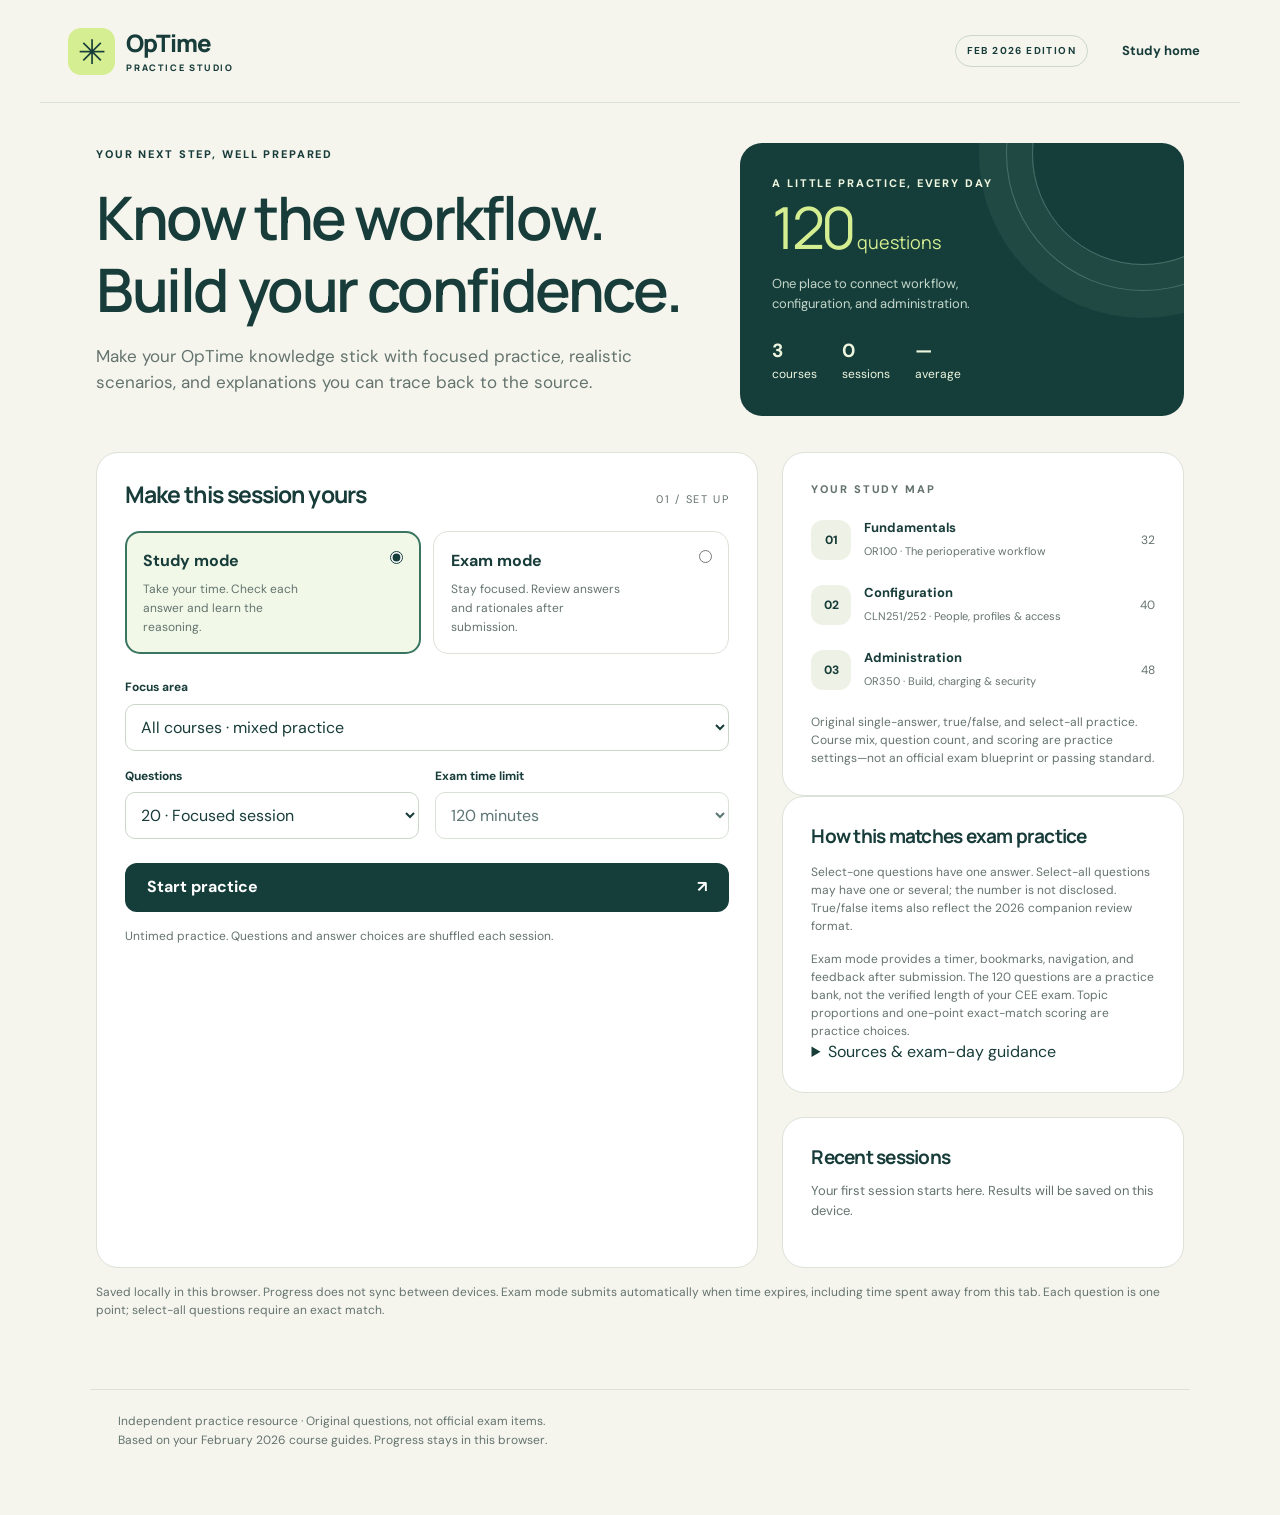
==== commit a322c895: "Expand practice to 120 questions and align exam question formats Add 60 original source-referenced q" ====
--- a/index.html
+++ b/index.html
@@ -5,6 +5,7 @@
 @media(max-width:800px){.hero{grid-template-columns:1fr;gap:20px}.hero-art{min-height:180px}.layout{grid-template-columns:1fr}.exam-layout{grid-template-columns:1fr}.navigator{order:2}.nav-grid{grid-template-columns:repeat(10,1fr)}.hero h1{max-width:550px}.hero-art .large{font-size:42px}.mini-stats{position:absolute;right:25px;bottom:27px}.hero-art p{max-width:200px}.edition{font-size:9px}.question-card{padding:25px}}
 @media(max-width:480px){main{padding:0 16px;margin-top:25px}.site-header{padding:19px 16px;gap:10px}.brand{font-size:20px}.brand-icon{height:39px;width:39px;font-size:28px}.edition{display:none}#home-btn{margin-left:auto}.card{padding:21px}.hero{gap:15px;margin-bottom:24px}.hero p{font-size:15px}.hero-art{padding:24px}.hero-art p{max-width:175px}.mini-stats{gap:17px;right:20px}.mini-stats strong{font-size:16px}.modes{gap:9px}.mode{padding:14px}.mode:has(input:checked){padding:13px}.mode strong{font-size:14px}.mode small{font-size:11px}.form-grid{gap:12px}.question-card h2{font-size:21px}.question-card{padding:22px 18px}.option{padding:12px 8px;gap:8px}.option-text{font-size:14px}.q-actions{align-items:stretch;flex-direction:column}.q-actions .actions{justify-content:space-between}.q-actions .actions button{flex:1}.timer{font-size:17px;min-width:105px;padding:10px}.session-head h1{font-size:20px}.nav-grid{grid-template-columns:repeat(8,1fr)}.result-hero{padding:25px 20px;gap:20px;align-items:flex-start}.score-ring{width:95px;height:95px}.score-inner{width:79px;height:79px}.score-inner strong{font-size:26px}.result-hero h1{font-size:23px}.result-hero p{font-size:12px}.breakdown{gap:8px}.breakdown .card{padding:13px 10px}.breakdown .eyebrow{font-size:8px;letter-spacing:.03em}.breakdown strong{font-size:21px}.breakdown small{font-size:10px}.results-tools{align-items:stretch;flex-direction:column}.banner{padding:18px;align-items:flex-start;flex-direction:column}footer{font-size:11px}}
 .hero-art>*{position:relative;z-index:1}.hero-art:after{pointer-events:none;z-index:0}
+.hero-art .mini-stats{position:relative;right:auto;bottom:auto;gap:25px}.hero-art p{max-width:280px}
 @media(prefers-reduced-motion:reduce){*{transition:none!important;scroll-behavior:auto!important}}@media print{header,footer,.actions,.results-tools,.navigator,#toast{display:none}body{background:white}.review-item{break-inside:avoid}.review-body{display:block}main{margin:0;padding:0}}
 </style></head>
 <body><a class="skip" href="#main">Skip to content</a><header class="site-header"><a class="brand" href="#" id="brand"><span class="brand-icon" aria-hidden="true">✳</span><span>OpTime<span class="brand-sub">PRACTICE STUDIO</span></span></a><span class="edition">FEB 2026 EDITION</span><button class="ghost" id="home-btn">Study home</button></header><main id="main" tabindex="-1"></main><footer>Independent practice resource · Original questions, not official exam items.<br>Based on your February 2026 course guides. Progress stays in this browser.</footer><dialog id="confirm"><h2>Finish this session?</h2><p id="confirm-text"></p><div class="actions"><button class="secondary" id="keep-working">Keep working</button><button id="finish-now">Submit answers</button></div></dialog><div id="toast" role="status" aria-live="polite"></div><script>/* Original practice questions; source references are PDF page numbers. */
@@ -27,7 +28,8 @@
     "correct": [
       1
     ],
-    "rationale": "The log records the actual surgical event; the case is the plan. Preference lists organize orders and blocks reserve scheduling time."
+    "rationale": "The log records the actual surgical event; the case is the plan. Preference lists organize orders and blocks reserve scheduling time.",
+    "kind": "single"
   },
   {
     "id": "OR100-02",
@@ -46,7 +48,8 @@
     "correct": [
       1
     ],
-    "rationale": "Once the log exists, later case changes do not automatically update it. Posting concerns charges and log closure, not synchronization."
+    "rationale": "Once the log exists, later case changes do not automatically update it. Posting concerns charges and log closure, not synchronization.",
+    "kind": "single"
   },
   {
     "id": "OR100-03",
@@ -66,7 +69,8 @@
     "correct": [
       1
     ],
-    "rationale": "Patient, location, service, procedure, and surgeon are the five required items. Other details may be important or locally required but are not this five-item set."
+    "rationale": "Patient, location, service, procedure, and surgeon are the five required items. Other details may be important or locally required but are not this five-item set.",
+    "kind": "single"
   },
   {
     "id": "OR100-04",
@@ -86,7 +90,8 @@
     "correct": [
       1
     ],
-    "rationale": "The Depot holds unscheduled cases. Post Charges supports charge posting; the other activities do not serve as the unscheduled-case queue."
+    "rationale": "The Depot holds unscheduled cases. Post Charges supports charge posting; the other activities do not serve as the unscheduled-case queue.",
+    "kind": "single"
   },
   {
     "id": "OR100-05",
@@ -106,7 +111,8 @@
     "correct": [
       1
     ],
-    "rationale": "Cancel is appropriate when the planned procedure will not happen. Void is for a case created in error; shuffle and swap rearrange scheduling."
+    "rationale": "Cancel is appropriate when the planned procedure will not happen. Void is for a case created in error; shuffle and swap rearrange scheduling.",
+    "kind": "single"
   },
   {
     "id": "OR100-06",
@@ -125,7 +131,8 @@
     "correct": [
       2
     ],
-    "rationale": "Void identifies a case created in error. Cancel refers to a planned procedure that will not occur; charge actions do not correct duplicate case entry."
+    "rationale": "Void identifies a case created in error. Cancel refers to a planned procedure that will not occur; charge actions do not correct duplicate case entry.",
+    "kind": "single"
   },
   {
     "id": "OR100-07",
@@ -145,7 +152,8 @@
     "correct": [
       1
     ],
-    "rationale": "Releasing a Signed & Held order makes it active. Cards, blocks, and posting do not replace release."
+    "rationale": "Releasing a Signed & Held order makes it active. Cards, blocks, and posting do not replace release.",
+    "kind": "single"
   },
   {
     "id": "OR100-08",
@@ -165,7 +173,8 @@
       0,
       1
     ],
-    "rationale": "The system uses phase of care and patient location to determine whether an order is for now or later. Card count and manufacturer do not drive this decision."
+    "rationale": "The system uses phase of care and patient location to determine whether an order is for now or later. Card count and manufacturer do not drive this decision.",
+    "kind": "multiple"
   },
   {
     "id": "OR100-09",
@@ -185,7 +194,8 @@
     "correct": [
       0
     ],
-    "rationale": "Verify supports confirmation of required documentation. The scheduling and case-request tools serve different workflows."
+    "rationale": "Verify supports confirmation of required documentation. The scheduling and case-request tools serve different workflows.",
+    "kind": "single"
   },
   {
     "id": "OR100-10",
@@ -205,7 +215,8 @@
     "correct": [
       0
     ],
-    "rationale": "Procedure Pass tasks can be grouped by role. Posting, unscheduling, and order preference lists do not provide that task view."
+    "rationale": "Procedure Pass tasks can be grouped by role. Posting, unscheduling, and order preference lists do not provide that task view.",
+    "kind": "single"
   },
   {
     "id": "OR100-11",
@@ -226,7 +237,8 @@
     "correct": [
       0
     ],
-    "rationale": "An order set groups related orders for ordering. A preference card configures surgical preferences; a block reserves time; a log records actual surgery."
+    "rationale": "An order set groups related orders for ordering. A preference card configures surgical preferences; a block reserves time; a log records actual surgery.",
+    "kind": "single"
   },
   {
     "id": "OR100-12",
@@ -247,7 +259,8 @@
       0,
       1
     ],
-    "rationale": "Pick lists contain medication and inventory needs. Staff and equipment assignments are resource concepts, not those pick-list contents."
+    "rationale": "Pick lists contain medication and inventory needs. Staff and equipment assignments are resource concepts, not those pick-list contents.",
+    "kind": "multiple"
   },
   {
     "id": "OR100-13",
@@ -266,7 +279,8 @@
     "correct": [
       1
     ],
-    "rationale": "Implants require additional tracking such as action, serial number, and expiration date. Both supplies and implants can also require used and wasted quantities."
+    "rationale": "Implants require additional tracking such as action, serial number, and expiration date. Both supplies and implants can also require used and wasted quantities.",
+    "kind": "single"
   },
   {
     "id": "OR100-14",
@@ -286,7 +300,8 @@
     "correct": [
       0
     ],
-    "rationale": "Validation lets the clinician review device values before they enter the chart and avoids filing unnecessary data. It is not a charge-posting or scheduling function."
+    "rationale": "Validation lets the clinician review device values before they enter the chart and avoids filing unnecessary data. It is not a charge-posting or scheduling function.",
+    "kind": "single"
   },
   {
     "id": "OR100-15",
@@ -306,7 +321,8 @@
     "correct": [
       1
     ],
-    "rationale": "Triggering sends eligible charges while keeping the log open. Posting closes the log and later changes require an addendum."
+    "rationale": "Triggering sends eligible charges while keeping the log open. Posting closes the log and later changes require an addendum.",
+    "kind": "single"
   },
   {
     "id": "OR100-16",
@@ -325,7 +341,8 @@
     "correct": [
       0
     ],
-    "rationale": "Reporting Workbench supports this custom operational report. Blocks, order sets, and cards are configuration/workflow tools, not the reporting mechanism."
+    "rationale": "Reporting Workbench supports this custom operational report. Blocks, order sets, and cards are configuration/workflow tools, not the reporting mechanism.",
+    "kind": "single"
   },
   {
     "id": "CLN251-252-01",
@@ -345,7 +362,8 @@
     "correct": [
       1
     ],
-    "rationale": "A contact holds data for a particular encounter or time within a record. The master file groups records; a security point grants functionality."
+    "rationale": "A contact holds data for a particular encounter or time within a record. The master file groups records; a security point grants functionality.",
+    "kind": "single"
   },
   {
     "id": "CLN251-252-02",
@@ -364,7 +382,8 @@
     "correct": [
       0
     ],
-    "rationale": "Record Viewer is read-only. Identifying an item there does not make it an editing or deletion tool."
+    "rationale": "Record Viewer is read-only. Identifying an item there does not make it an editing or deletion tool.",
+    "kind": "single"
   },
   {
     "id": "CLN251-252-03",
@@ -383,7 +402,8 @@
     "correct": [
       1
     ],
-    "rationale": "When all consumers need a change, editing the shared record avoids unnecessary copies. Roles and providers do not replace report build."
+    "rationale": "When all consumers need a change, editing the shared record avoids unnecessary copies. Roles and providers do not replace report build.",
+    "kind": "single"
   },
   {
     "id": "CLN251-252-04",
@@ -402,7 +422,8 @@
     "correct": [
       0
     ],
-    "rationale": "LRP reports are composed of LPG print groups. The other records control security, shared user configuration, and charging."
+    "rationale": "LRP reports are composed of LPG print groups. The other records control security, shared user configuration, and charging.",
+    "kind": "single"
   },
   {
     "id": "CLN251-252-05",
@@ -421,7 +442,8 @@
     "correct": [
       0
     ],
-    "rationale": "Profiles configure options inside activities. Security controls access; the other options do not configure those activity details."
+    "rationale": "Profiles configure options inside activities. Security controls access; the other options do not configure those activity details.",
+    "kind": "single"
   },
   {
     "id": "CLN251-252-06",
@@ -442,7 +464,8 @@
     "correct": [
       0
     ],
-    "rationale": "Department is more specific in the profile hierarchy. Compilation uses specificity, not edit time or automatic merging."
+    "rationale": "Department is more specific in the profile hierarchy. Compilation uses specificity, not edit time or automatic merging.",
+    "kind": "single"
   },
   {
     "id": "CLN251-252-07",
@@ -462,7 +485,8 @@
     "correct": [
       1
     ],
-    "rationale": "Ordinary multiple-response items are all-or-nothing at the selected level. Some items have special behavior, so field help matters; automatic merging is not the general rule."
+    "rationale": "Ordinary multiple-response items are all-or-nothing at the selected level. Some items have special behavior, so field help matters; automatic merging is not the general rule.",
+    "kind": "single"
   },
   {
     "id": "CLN251-252-08",
@@ -481,7 +505,8 @@
     "correct": [
       0
     ],
-    "rationale": "Start broad, then configure exceptions at more-specific levels. This reduces duplicate settings and maintenance."
+    "rationale": "Start broad, then configure exceptions at more-specific levels. This reduces duplicate settings and maintenance.",
+    "kind": "single"
   },
   {
     "id": "CLN251-252-09",
@@ -500,7 +525,8 @@
     "correct": [
       1
     ],
-    "rationale": "There is no automatic fallback through other profile-level Workflow Engine rules when conditions do not match."
+    "rationale": "There is no automatic fallback through other profile-level Workflow Engine rules when conditions do not match.",
+    "kind": "single"
   },
   {
     "id": "CLN251-252-10",
@@ -519,7 +545,8 @@
     "correct": [
       0
     ],
-    "rationale": "Without continuation, rule evaluation stops after executing the directive. Roles and security are unrelated to that control flow."
+    "rationale": "Without continuation, rule evaluation stops after executing the directive. Roles and security are unrelated to that control flow.",
+    "kind": "single"
   },
   {
     "id": "CLN251-252-11",
@@ -538,7 +565,8 @@
     "correct": [
       1
     ],
-    "rationale": "Navigator templates contain topics, which contain sections. These are different types of LVN records, not different master files."
+    "rationale": "Navigator templates contain topics, which contain sections. These are different types of LVN records, not different master files.",
+    "kind": "single"
   },
   {
     "id": "CLN251-252-12",
@@ -557,7 +585,8 @@
     "correct": [
       2
     ],
-    "rationale": "Startup activities collectively count as one workspace. Add the two patient workspaces and the composer: four total."
+    "rationale": "Startup activities collectively count as one workspace. Add the two patient workspaces and the composer: four total.",
+    "kind": "single"
   },
   {
     "id": "CLN251-252-13",
@@ -579,7 +608,8 @@
       1,
       2
     ],
-    "rationale": "Roles govern layout/behavior, security grants access, and profiles supply activity details. Workspace limits belong to roles, not provider records."
+    "rationale": "Roles govern layout/behavior, security grants access, and profiles supply activity details. Workspace limits belong to roles, not provider records.",
+    "kind": "multiple"
   },
   {
     "id": "CLN251-252-14",
@@ -600,7 +630,8 @@
       1,
       2
     ],
-    "rationale": "In Basket, Reporting Workbench, and Shared apply to every user in the course model. Inpatient is for hospital clinical tools rather than every user."
+    "rationale": "In Basket, Reporting Workbench, and Shared apply to every user in the course model. Inpatient is for hospital clinical tools rather than every user.",
+    "kind": "multiple"
   },
   {
     "id": "CLN251-252-15",
@@ -620,7 +651,8 @@
     "correct": [
       0
     ],
-    "rationale": "SER can represent a referring or referred-to provider who does not log in. EMP is needed for a login, not simply to exist as a provider."
+    "rationale": "SER can represent a referring or referred-to provider who does not log in. EMP is needed for a login, not simply to exist as a provider.",
+    "kind": "single"
   },
   {
     "id": "CLN251-252-16",
@@ -639,7 +671,8 @@
     "correct": [
       0
     ],
-    "rationale": "Provider identity links to the individual user record. A shared user template should not represent a single provider identity."
+    "rationale": "Provider identity links to the individual user record. A shared user template should not represent a single provider identity.",
+    "kind": "single"
   },
   {
     "id": "CLN251-252-17",
@@ -661,7 +694,8 @@
       1,
       2
     ],
-    "rationale": "Role, security classes, and profile are common template settings. Individual credentials belong to the individual user."
+    "rationale": "Role, security classes, and profile are common template settings. Individual credentials belong to the individual user.",
+    "kind": "multiple"
   },
   {
     "id": "CLN251-252-18",
@@ -680,7 +714,8 @@
     "correct": [
       0
     ],
-    "rationale": "The list is located using its master-file INI and item number. A display title alone is not its item address."
+    "rationale": "The list is located using its master-file INI and item number. A display title alone is not its item address.",
+    "kind": "single"
   },
   {
     "id": "CLN251-252-19",
@@ -699,7 +734,8 @@
     "correct": [
       0
     ],
-    "rationale": "Deactivation retires an option while preserving historical use. Reusing or changing the meaning of an existing ID can distort old data."
+    "rationale": "Deactivation retires an option while preserving historical use. Reusing or changing the meaning of an existing ID can distort old data.",
+    "kind": "single"
   },
   {
     "id": "CLN251-252-20",
@@ -718,7 +754,8 @@
     "correct": [
       1
     ],
-    "rationale": "All Categories indicates an Epic-controlled system list. All Custom, by contrast, is the customer-list designation."
+    "rationale": "All Categories indicates an Epic-controlled system list. All Custom, by contrast, is the customer-list designation.",
+    "kind": "single"
   },
   {
     "id": "OR350-01",
@@ -739,7 +776,8 @@
     "correct": [
       0
     ],
-    "rationale": "Location configuration can inherit system definitions when the local item is blank. This is build by exception, not a lookup through other locations."
+    "rationale": "Location configuration can inherit system definitions when the local item is blank. This is build by exception, not a lookup through other locations.",
+    "kind": "single"
   },
   {
     "id": "OR350-02",
@@ -758,7 +796,8 @@
     "correct": [
       0
     ],
-    "rationale": "The example compiles item by item: a populated local item replaces all system values for that item. It does not delete the stored system configuration."
+    "rationale": "The example compiles item by item: a populated local item replaces all system values for that item. It does not delete the stored system configuration.",
+    "kind": "single"
   },
   {
     "id": "OR350-03",
@@ -779,7 +818,8 @@
     "correct": [
       0
     ],
-    "rationale": "Scheduled gap threshold evaluates the planned gap. Actual turnover thresholds concern measured turnover, not scheduled separation."
+    "rationale": "Scheduled gap threshold evaluates the planned gap. Actual turnover thresholds concern measured turnover, not scheduled separation.",
+    "kind": "single"
   },
   {
     "id": "OR350-04",
@@ -802,7 +842,8 @@
       1,
       2
     ],
-    "rationale": "A base procedure must be active and properly authorized for the intended service/location. Screen appearance does not determine this availability."
+    "rationale": "A base procedure must be active and properly authorized for the intended service/location. Screen appearance does not determine this availability.",
+    "kind": "multiple"
   },
   {
     "id": "OR350-05",
@@ -823,7 +864,8 @@
     "correct": [
       0
     ],
-    "rationale": "ORT describes the resource type; SER represents individually tracked resources. EMP is a user and IMP is implant tracking."
+    "rationale": "ORT describes the resource type; SER represents individually tracked resources. EMP is a user and IMP is implant tracking.",
+    "kind": "single"
   },
   {
     "id": "OR350-06",
@@ -842,7 +884,8 @@
     "correct": [
       1
     ],
-    "rationale": "The course explicitly treats conflict checking as optional. It is not made mandatory merely by creating a resource type."
+    "rationale": "The course explicitly treats conflict checking as optional. It is not made mandatory merely by creating a resource type.",
+    "kind": "single"
   },
   {
     "id": "OR350-07",
@@ -863,7 +906,8 @@
       0,
       1
     ],
-    "rationale": "Inactive status and missing location linkage can prevent the room from appearing. Blocking controls available/reserved time, not whether the room can be added to the report."
+    "rationale": "Inactive status and missing location linkage can prevent the room from appearing. Blocking controls available/reserved time, not whether the room can be added to the report.",
+    "kind": "multiple"
   },
   {
     "id": "OR350-08",
@@ -883,7 +927,8 @@
     "correct": [
       0
     ],
-    "rationale": "The room is represented by SER; its scheduling template defines availability and blocking. Inventory and user records do not substitute for this pair."
+    "rationale": "The room is represented by SER; its scheduling template defines availability and blocking. Inventory and user records do not substitute for this pair.",
+    "kind": "single"
   },
   {
     "id": "OR350-09",
@@ -903,7 +948,8 @@
     "correct": [
       0
     ],
-    "rationale": "SUP stores shared item characteristics; BAL holds location-specific information. IMP is used for implant tracking, not the general item/balance relationship."
+    "rationale": "SUP stores shared item characteristics; BAL holds location-specific information. IMP is used for implant tracking, not the general item/balance relationship.",
+    "kind": "single"
   },
   {
     "id": "OR350-10",
@@ -923,7 +969,8 @@
     "correct": [
       0
     ],
-    "rationale": "The example lacks cost per unit, so the system cannot calculate the item cost. This is distinct from user, navigator, and block configuration."
+    "rationale": "The example lacks cost per unit, so the system cannot calculate the item cost. This is distinct from user, navigator, and block configuration.",
+    "kind": "single"
   },
   {
     "id": "OR350-11",
@@ -943,7 +990,8 @@
     "correct": [
       0
     ],
-    "rationale": "IMP tracks implant documentation/history. EMP is a user, LRP a report, and E2R a role."
+    "rationale": "IMP tracks implant documentation/history. EMP is a user, LRP a report, and E2R a role.",
+    "kind": "single"
   },
   {
     "id": "OR350-12",
@@ -962,7 +1010,8 @@
     "correct": [
       0
     ],
-    "rationale": "The charge code table defines the timing code and frequency. Charge settings separately identify the start and end events."
+    "rationale": "The charge code table defines the timing code and frequency. Charge settings separately identify the start and end events.",
+    "kind": "single"
   },
   {
     "id": "OR350-13",
@@ -981,7 +1030,8 @@
     "correct": [
       0
     ],
-    "rationale": "Charge settings determine the events that bound time-based charges. The table supplies the code/frequency; a code alone does not set these event boundaries."
+    "rationale": "Charge settings determine the events that bound time-based charges. The table supplies the code/frequency; a code alone does not set these event boundaries.",
+    "kind": "single"
   },
   {
     "id": "OR350-14",
@@ -1002,7 +1052,8 @@
     "correct": [
       1
     ],
-    "rationale": "The profile checks overrides in order and uses the first match; otherwise it uses the default. Only one charge settings record applies at a time."
+    "rationale": "The profile checks overrides in order and uses the first match; otherwise it uses the default. Only one charge settings record applies at a time.",
+    "kind": "single"
   },
   {
     "id": "OR350-15",
@@ -1022,7 +1073,8 @@
     "correct": [
       0
     ],
-    "rationale": "68 minus 60 gives eight additional minutes, so this configured example generates nine charges total. The calculation depends on the stated table, not a universal billing rule."
+    "rationale": "68 minus 60 gives eight additional minutes, so this configured example generates nine charges total. The calculation depends on the stated table, not a universal billing rule.",
+    "kind": "single"
   },
   {
     "id": "OR350-16",
@@ -1042,7 +1094,8 @@
     "correct": [
       0
     ],
-    "rationale": "Surgeon plus specific location is more specific than the surgeon’s all-locations card. The name length has no priority role."
+    "rationale": "Surgeon plus specific location is more specific than the surgeon’s all-locations card. The name length has no priority role.",
+    "kind": "single"
   },
   {
     "id": "OR350-17",
@@ -1062,7 +1115,8 @@
     "correct": [
       0
     ],
-    "rationale": "ORP holds both base procedures and preference cards. EAP holds procedure/charge codes; LPG and EMP serve other purposes."
+    "rationale": "ORP holds both base procedures and preference cards. EAP holds procedure/charge codes; LPG and EMP serve other purposes.",
+    "kind": "single"
   },
   {
     "id": "OR350-18",
@@ -1083,7 +1137,8 @@
     "correct": [
       0
     ],
-    "rationale": "Procedure & Lab is suited to completion/results criteria. Presence of Orders can complete from a qualifying order; Generic requires manual completion."
+    "rationale": "Procedure & Lab is suited to completion/results criteria. Presence of Orders can complete from a qualifying order; Generic requires manual completion.",
+    "kind": "single"
   },
   {
     "id": "OR350-19",
@@ -1104,7 +1159,8 @@
       0,
       1
     ],
-    "rationale": "Generic tasks require manual completion, and universal tasks need no conditional rule just to apply to all patients. Reuse suitable existing tasks when possible."
+    "rationale": "Generic tasks require manual completion, and universal tasks need no conditional rule just to apply to all patients. Reuse suitable existing tasks when possible.",
+    "kind": "multiple"
   },
   {
     "id": "OR350-20",
@@ -1124,7 +1180,8 @@
     "correct": [
       0
     ],
-    "rationale": "Flowsheets support complex calculations and concurrent documentation. SmartForms offer flexible design and scripting; reports and charging tools are not replacements for this documentation need."
+    "rationale": "Flowsheets support complex calculations and concurrent documentation. SmartForms offer flexible design and scripting; reports and charging tools are not replacements for this documentation need.",
+    "kind": "single"
   },
   {
     "id": "OR350-21",
@@ -1146,7 +1203,8 @@
       1,
       2
     ],
-    "rationale": "Rows and groups share FLO and use naming conventions to distinguish them. Templates use FLT; EMP represents users/templates for users."
+    "rationale": "Rows and groups share FLO and use naming conventions to distinguish them. Templates use FLT; EMP represents users/templates for users.",
+    "kind": "multiple"
   },
   {
     "id": "OR350-22",
@@ -1166,7 +1224,8 @@
     "correct": [
       0
     ],
-    "rationale": "Only components that capture data need a storage binding. A label can display information without a data item."
+    "rationale": "Only components that capture data need a storage binding. A label can display information without a data item.",
+    "kind": "single"
   },
   {
     "id": "OR350-23",
@@ -1187,7 +1246,8 @@
     "correct": [
       0
     ],
-    "rationale": "The case location type selects Procedural versus OpTime System/Location security. The login department is not the deciding factor."
+    "rationale": "The case location type selects Procedural versus OpTime System/Location security. The login department is not the deciding factor.",
+    "kind": "single"
   },
   {
     "id": "OR350-24",
@@ -1208,7 +1268,1212 @@
     "correct": [
       0
     ],
-    "rationale": "One System class combines with one applicable Location class. A location override replaces the default Location class for that case, not the System class."
+    "rationale": "One System class combines with one applicable Location class. A location override replaces the default Location class for that case, not the System class.",
+    "kind": "single"
+  },
+  {
+    "id": "OR100-17",
+    "course": "OR100",
+    "topic": "Scheduling",
+    "pages": [
+      63
+    ],
+    "prompt": "A patient still needs the operation, but it has not yet been placed on the schedule. Where should a scheduler look for the unscheduled case?",
+    "options": [
+      "Depot",
+      "Post Charges",
+      "Chart Review",
+      "Reporting Workbench"
+    ],
+    "correct": [
+      0
+    ],
+    "rationale": "The Depot contains unscheduled cases. Post Charges is for charge work, and Chart Review is for reviewing the patient record.",
+    "kind": "single"
+  },
+  {
+    "id": "OR100-18",
+    "course": "OR100",
+    "topic": "Scheduling",
+    "pages": [
+      63
+    ],
+    "prompt": "A duplicate surgical case was entered by mistake. Which action best identifies that record as an error?",
+    "options": [
+      "Remove it from a time slot",
+      "Cancel the intended operation",
+      "Void the erroneous case",
+      "Post its log"
+    ],
+    "correct": [
+      2
+    ],
+    "rationale": "Void is used for a case created in error. Cancel instead fits a real planned case that will no longer be performed; removing a time slot does not identify an erroneous record.",
+    "kind": "single"
+  },
+  {
+    "id": "OR100-19",
+    "course": "OR100",
+    "topic": "Scheduling",
+    "pages": [
+      63
+    ],
+    "prompt": "A surgeon needs a list of patients with appointments today. Which activity is the best starting point?",
+    "options": [
+      "Schedule",
+      "Orders",
+      "Chart Review",
+      "Post Charges"
+    ],
+    "correct": [
+      0
+    ],
+    "rationale": "Schedule provides the appointment-based patient list. Orders and Chart Review support work within a chart rather than serving as the appointment list.",
+    "kind": "single"
+  },
+  {
+    "id": "OR100-20",
+    "course": "OR100",
+    "topic": "Perioperative tracking",
+    "pages": [
+      83
+    ],
+    "prompt": "A nurse wants a unit-level view of where patients are in the perioperative process. Which activity meets this need?",
+    "options": [
+      "Status Board",
+      "Order Composer",
+      "Preference List Composer",
+      "Post Charges"
+    ],
+    "correct": [
+      0
+    ],
+    "rationale": "The Status Board supports tracking patient status across perioperative areas. The other activities support ordering, preference-list maintenance, or charging.",
+    "kind": "single"
+  },
+  {
+    "id": "OR100-21",
+    "course": "OR100",
+    "topic": "Perioperative tracking",
+    "pages": [
+      83
+    ],
+    "prompt": "Which entries record key milestones in a patient’s movement through perioperative care?",
+    "options": [
+      "Case tracking events",
+      "Preference-card instructions",
+      "Report favorites",
+      "Scheduling blocks"
+    ],
+    "correct": [
+      0
+    ],
+    "rationale": "Case tracking events document important moments in perioperative care. Planning instructions and scheduling blocks do not document that a milestone actually occurred.",
+    "kind": "single"
+  },
+  {
+    "id": "OR100-22",
+    "course": "OR100",
+    "topic": "Procedure Pass",
+    "pages": [
+      83
+    ],
+    "prompt": "A preprocedure nurse sees many tasks assigned to different disciplines. Which view helps the nurse isolate responsibilities by discipline?",
+    "options": [
+      "Tasks grouped by role",
+      "Tasks grouped only by status",
+      "Charge details grouped by code",
+      "Orders grouped by preference list"
+    ],
+    "correct": [
+      0
+    ],
+    "rationale": "Grouping the Tasks section by role organizes Procedure Pass work by responsible role. Status alone does not identify which discipline owns the work.",
+    "kind": "single"
+  },
+  {
+    "id": "OR100-23",
+    "course": "OR100",
+    "topic": "Documentation",
+    "pages": [
+      122
+    ],
+    "prompt": "True or false: Before completing a perioperative phase, a nurse can use the Verify navigator section to check required documentation.",
+    "options": [
+      "True",
+      "False"
+    ],
+    "correct": [
+      0
+    ],
+    "rationale": "Verify is the section used to check completion of documentation required for a phase. Procedure Pass tasks and order signing serve different functions.",
+    "kind": "truefalse"
+  },
+  {
+    "id": "OR100-24",
+    "course": "OR100",
+    "topic": "Resources and inventory",
+    "pages": [
+      104
+    ],
+    "prompt": "Which of these belong on a pick list? Select all that apply.",
+    "options": [
+      "A medication",
+      "A consumable supply",
+      "A circulating-nurse assignment",
+      "An equipment resource assignment",
+      "A scheduling block"
+    ],
+    "correct": [
+      0,
+      1
+    ],
+    "rationale": "Pick lists contain medications and supplies. Staff and equipment are surgical resources, while scheduling blocks reserve scheduling capacity.",
+    "kind": "multiple"
+  },
+  {
+    "id": "OR100-25",
+    "course": "OR100",
+    "topic": "Resources and inventory",
+    "pages": [
+      104
+    ],
+    "prompt": "Which resources are tracked individually in the course workflow? Select all that apply.",
+    "options": [
+      "Staff members",
+      "Equipment units",
+      "Disposable supplies",
+      "Instrument types"
+    ],
+    "correct": [
+      0,
+      1
+    ],
+    "rationale": "Staff and equipment are the individually tracked surgical resources identified in the companion. Supply use and instrument types are handled differently.",
+    "kind": "multiple"
+  },
+  {
+    "id": "OR100-26",
+    "course": "OR100",
+    "topic": "Device documentation",
+    "pages": [
+      122
+    ],
+    "prompt": "Device readings have appeared in a flowsheet. What should happen before they are filed to the patient’s chart?",
+    "options": [
+      "The nurse reviews and validates the readings",
+      "All readings are accepted simply because they came from a device",
+      "The surgical log is posted first",
+      "The preference card is copied"
+    ],
+    "correct": [
+      0
+    ],
+    "rationale": "Validation lets the nurse confirm accuracy and avoid filing unnecessary device data. Device origin alone is not a substitute for clinical review.",
+    "kind": "single"
+  },
+  {
+    "id": "OR100-27",
+    "course": "OR100",
+    "topic": "Ordering",
+    "pages": [
+      122
+    ],
+    "prompt": "True or false: The patient’s current phase of care can affect the signing action automatically selected for an order.",
+    "options": [
+      "True",
+      "False"
+    ],
+    "correct": [
+      0
+    ],
+    "rationale": "The companion identifies the current phase of care as a factor in the default signing action. Staff should review that action in the patient’s current context.",
+    "kind": "truefalse"
+  },
+  {
+    "id": "OR100-28",
+    "course": "OR100",
+    "topic": "Technical charging",
+    "pages": [
+      135
+    ],
+    "prompt": "Which documentation can generate technical charges? Select all that apply.",
+    "options": [
+      "Anesthesia agents",
+      "Case tracking events",
+      "Implants",
+      "Supplies",
+      "Free-text instructions alone"
+    ],
+    "correct": [
+      0,
+      1,
+      2,
+      3
+    ],
+    "rationale": "The listed agents, events, implants, and supplies can generate technical charges. Instructions alone are not one of the charge-generating sources identified in the companion.",
+    "kind": "multiple"
+  },
+  {
+    "id": "OR100-29",
+    "course": "OR100",
+    "topic": "Technical charging",
+    "pages": [
+      135
+    ],
+    "prompt": "A reviewer needs a worklist of surgical logs that have not been posted. Which activity is designed for this? Select all that apply.",
+    "options": [
+      "Post Charges",
+      "Snapboard",
+      "Schedule",
+      "Order Review"
+    ],
+    "correct": [
+      0
+    ],
+    "rationale": "Post Charges is used to locate unposted logs. Snapboard and Schedule support scheduling workflows rather than the charge-poster worklist.",
+    "kind": "multiple"
+  },
+  {
+    "id": "OR100-30",
+    "course": "OR100",
+    "topic": "Technical charging",
+    "pages": [
+      135
+    ],
+    "prompt": "A log is ready to send all charges and close, rather than continue collecting documentation. What should the charge poster do?",
+    "options": [
+      "Post the log",
+      "Only trigger eligible charges",
+      "Remove the case from the schedule",
+      "Change the phase of care"
+    ],
+    "correct": [
+      0
+    ],
+    "rationale": "Posting sends all log charges to the charge router and closes the log. Triggering charges alone keeps the log open and holds back charges that are not ready.",
+    "kind": "single"
+  },
+  {
+    "id": "OR100-31",
+    "course": "OR100",
+    "topic": "Reporting",
+    "pages": [
+      147,
+      152
+    ],
+    "prompt": "A manager wants to explore procedure trends across a large patient population and adjust the analysis interactively. Which tool is the best fit?",
+    "options": [
+      "SlicerDicer",
+      "Status Board",
+      "Tasks navigator",
+      "Case request composer"
+    ],
+    "correct": [
+      0
+    ],
+    "rationale": "SlicerDicer supports interactive exploration of large data sets. The other tools primarily support individual workflow or day-to-day patient tracking.",
+    "kind": "single"
+  },
+  {
+    "id": "OR100-32",
+    "course": "OR100",
+    "topic": "Reporting",
+    "pages": [
+      152
+    ],
+    "prompt": "An analyst is asked for a custom list of last month’s logs missing a particular documentation element. Which tool best matches the course example?",
+    "options": [
+      "Reporting Workbench",
+      "A scheduling block template",
+      "A preference card",
+      "A Procedure Pass Generic task"
+    ],
+    "correct": [
+      0
+    ],
+    "rationale": "Reporting Workbench supports a custom report identifying logs that meet documentation criteria. The other records configure workflow rather than create this retrospective worklist.",
+    "kind": "single"
+  },
+  {
+    "id": "CLN251-252-21",
+    "course": "CLN251-252",
+    "topic": "Data structure",
+    "pages": [
+      41
+    ],
+    "prompt": "True or false: An analyst can correct a stored value directly in Record Viewer.",
+    "options": [
+      "True",
+      "False"
+    ],
+    "correct": [
+      1
+    ],
+    "rationale": "Record Viewer is read-only. It helps inspect stored data, but changes must be made through an appropriate editing workflow.",
+    "kind": "truefalse"
+  },
+  {
+    "id": "CLN251-252-22",
+    "course": "CLN251-252",
+    "topic": "Data structure",
+    "pages": [
+      41
+    ],
+    "prompt": "A patient date-of-birth field holds one date in the patient record. Which combination describes the course’s storage example?",
+    "options": [
+      "Single-response item in a dynamic master file",
+      "Multiple-response item in a dynamic master file",
+      "Single-response item in a static master file",
+      "Multiple-response item in a static master file"
+    ],
+    "correct": [
+      0
+    ],
+    "rationale": "The date-of-birth example is a single-response item in a dynamic master file. One date is a single response; dynamic describes the patient-data master file.",
+    "kind": "single"
+  },
+  {
+    "id": "CLN251-252-23",
+    "course": "CLN251-252",
+    "topic": "Reports",
+    "pages": [
+      66
+    ],
+    "prompt": "Everyone using an existing shared report needs the same approved change. What is the preferred maintenance approach?",
+    "options": [
+      "Edit the existing record when possible",
+      "Create a separate copy for every user",
+      "Replace each user record",
+      "Move the change to a role record"
+    ],
+    "correct": [
+      0
+    ],
+    "rationale": "When all users of a record need a change, the companion recommends editing the existing record when possible. Copies are useful when needs differ, not automatically for every edit.",
+    "kind": "single"
+  },
+  {
+    "id": "CLN251-252-24",
+    "course": "CLN251-252",
+    "topic": "Reports",
+    "pages": [
+      66
+    ],
+    "prompt": "You need the names and IDs of the print groups shown in a report. Which support tool should you use?",
+    "options": [
+      "Session Information Report",
+      "Preference List Composer",
+      "Category List Maintenance",
+      "The scheduling Depot"
+    ],
+    "correct": [
+      0
+    ],
+    "rationale": "Session Information Report provides the assistance used to expose report and print-group identifiers. The other tools do not perform this investigation.",
+    "kind": "single"
+  },
+  {
+    "id": "CLN251-252-25",
+    "course": "CLN251-252",
+    "topic": "Reports",
+    "pages": [
+      66
+    ],
+    "prompt": "Which building blocks make up a report? Select all that apply.",
+    "options": [
+      "Print groups",
+      "Navigator templates",
+      "User templates",
+      "Security classes"
+    ],
+    "correct": [
+      0
+    ],
+    "rationale": "Reports are composed of print groups. Navigator templates, user templates, and security classes configure different aspects of the user experience.",
+    "kind": "multiple"
+  },
+  {
+    "id": "CLN251-252-26",
+    "course": "CLN251-252",
+    "topic": "Profiles",
+    "pages": [
+      81
+    ],
+    "prompt": "For a standard related-group profile item, a specific profile defines one row and a more general profile defines five rows. What is the expected result?",
+    "options": [
+      "The specific profile’s table overrides the general table",
+      "All six rows always merge",
+      "Only the five general rows are retained",
+      "The table is ignored unless both contain equal row counts"
+    ],
+    "correct": [
+      0
+    ],
+    "rationale": "For the standard behavior described in the companion, a populated related-group item overrides the entire table from a more general profile. Some items are documented exceptions; do not assume universal merging.",
+    "kind": "single"
+  },
+  {
+    "id": "CLN251-252-27",
+    "course": "CLN251-252",
+    "topic": "Profiles",
+    "pages": [
+      81
+    ],
+    "prompt": "True or false: Every multiple-response profile item follows exactly the same compilation behavior without exceptions.",
+    "options": [
+      "True",
+      "False"
+    ],
+    "correct": [
+      1
+    ],
+    "rationale": "The companion describes item outliers, including settings that compile by type and configurable exceptions. Read item help instead of applying one rule to every field.",
+    "kind": "truefalse"
+  },
+  {
+    "id": "CLN251-252-28",
+    "course": "CLN251-252",
+    "topic": "Workflow Engine",
+    "pages": [
+      135
+    ],
+    "prompt": "A rule executes a matching directive that has no Continue Afterwards setting. What happens next?",
+    "options": [
+      "Evaluation of that rule stops",
+      "The next condition is always evaluated",
+      "The system automatically moves to the next profile’s rule",
+      "All matching directives are merged"
+    ],
+    "correct": [
+      0
+    ],
+    "rationale": "Without Continue Afterwards, the system executes the matching directive and stops consulting that rule. Continued evaluation must be configured.",
+    "kind": "single"
+  },
+  {
+    "id": "CLN251-252-29",
+    "course": "CLN251-252",
+    "topic": "Workflow Engine",
+    "pages": [
+      135
+    ],
+    "prompt": "No condition in the Workflow Engine rule selected by the compiled profile matches the encounter. What is true?",
+    "options": [
+      "A lower profile’s Workflow Engine rule is not automatically tried",
+      "Every lower-level rule is tried in sequence",
+      "The role record supplies a replacement navigator rule automatically",
+      "All profile rules run simultaneously"
+    ],
+    "correct": [
+      0
+    ],
+    "rationale": "Only the Workflow Engine rule selected by the compiled profile is used. A condition mismatch does not make the system fall through to another profile’s rule.",
+    "kind": "single"
+  },
+  {
+    "id": "CLN251-252-30",
+    "course": "CLN251-252",
+    "topic": "Workflow Engine",
+    "pages": [
+      135
+    ],
+    "prompt": "An analyst has built a Workflow Engine rule and must connect it to the user’s configuration. In which record is the rule linked?",
+    "options": [
+      "Profile",
+      "Print group",
+      "Report",
+      "Category value"
+    ],
+    "correct": [
+      0
+    ],
+    "rationale": "Workflow Engine rules are linked in profiles. Reports and print groups present information, while category values define selectable field options.",
+    "kind": "single"
+  },
+  {
+    "id": "CLN251-252-31",
+    "course": "CLN251-252",
+    "topic": "Navigators",
+    "pages": [
+      152
+    ],
+    "prompt": "Which navigator record contains the section records used for documentation?",
+    "options": [
+      "Topic",
+      "User template",
+      "Print group",
+      "Security class"
+    ],
+    "correct": [
+      0
+    ],
+    "rationale": "A navigator topic contains sections, and a navigator template can contain multiple topics. These navigator record types are all stored in LVN.",
+    "kind": "single"
+  },
+  {
+    "id": "CLN251-252-32",
+    "course": "CLN251-252",
+    "topic": "Navigators",
+    "pages": [
+      152
+    ],
+    "prompt": "An analyst changes a navigator topic’s caption to “Recovery Review.” Where does an end user see that text?",
+    "options": [
+      "The navigator table of contents",
+      "The user’s login ID",
+      "The security-class name",
+      "The appointment status"
+    ],
+    "correct": [
+      0
+    ],
+    "rationale": "The topic caption supplies the display text in the navigator table of contents. It does not rename user credentials or scheduling statuses.",
+    "kind": "single"
+  },
+  {
+    "id": "CLN251-252-33",
+    "course": "CLN251-252",
+    "topic": "Roles",
+    "pages": [
+      169
+    ],
+    "prompt": "A user has four startup activities, two patient workspaces, and one Preference List Composer workspace open. How many workspaces count toward the total?",
+    "options": [
+      "Three",
+      "Four",
+      "Six",
+      "Seven"
+    ],
+    "correct": [
+      1
+    ],
+    "rationale": "All startup activities together count as one workspace. Add two patient workspaces and one composer workspace: 1 + 2 + 1 = 4.",
+    "kind": "single"
+  },
+  {
+    "id": "CLN251-252-34",
+    "course": "CLN251-252",
+    "topic": "Roles",
+    "pages": [
+      169
+    ],
+    "prompt": "Which settings belong to a role record? Select all that apply.",
+    "options": [
+      "Default startup activities",
+      "Maximum number of workspaces",
+      "Default login department",
+      "Order of Chart Review tabs"
+    ],
+    "correct": [
+      0,
+      1
+    ],
+    "rationale": "The role controls startup activities and workspace limits. Default login department is an individual user setting; Chart Review tab order is configured through profiles.",
+    "kind": "multiple"
+  },
+  {
+    "id": "CLN251-252-35",
+    "course": "CLN251-252",
+    "topic": "Users and providers",
+    "pages": [
+      203
+    ],
+    "prompt": "A community referral physician never logs in to your Epic system. Which record arrangement matches this need?",
+    "options": [
+      "A provider record can exist without a user record",
+      "A user record is required solely to receive referrals",
+      "A user template replaces the provider record",
+      "A role record replaces the provider record"
+    ],
+    "correct": [
+      0
+    ],
+    "rationale": "A referral physician can need a provider record without needing login access. User records are required for people who log in, and templates do not replace providers.",
+    "kind": "single"
+  },
+  {
+    "id": "CLN251-252-36",
+    "course": "CLN251-252",
+    "topic": "Users and providers",
+    "pages": [
+      203
+    ],
+    "prompt": "Which information is maintained for an individual user rather than as a shared user-template setting? Select all that apply.",
+    "options": [
+      "Login ID",
+      "Default login department",
+      "Role for a group of similar users",
+      "Shared security classes"
+    ],
+    "correct": [
+      0,
+      1
+    ],
+    "rationale": "Login ID and default login department are individual user settings. Roles and security classes can be shared through a user template for similar users.",
+    "kind": "multiple"
+  },
+  {
+    "id": "CLN251-252-37",
+    "course": "CLN251-252",
+    "topic": "Users and providers",
+    "pages": [
+      203
+    ],
+    "prompt": "True or false: A provider record may link directly to a shared user template instead of an individual user record.",
+    "options": [
+      "True",
+      "False"
+    ],
+    "correct": [
+      1
+    ],
+    "rationale": "A provider can link to a user record, not directly to a user template. The individual user record can then obtain shared settings through its template.",
+    "kind": "truefalse"
+  },
+  {
+    "id": "CLN251-252-38",
+    "course": "CLN251-252",
+    "topic": "Category lists",
+    "pages": [
+      226
+    ],
+    "prompt": "An analyst knows the display text of a field but needs to open its category list in maintenance. Which identifiers are required? Select all that apply.",
+    "options": [
+      "Master-file INI",
+      "Item number",
+      "Every option synonym",
+      "The Text screen number"
+    ],
+    "correct": [
+      0,
+      1
+    ],
+    "rationale": "The category list is identified by master-file INI and item number. Synonyms and the Text screen number are not the required address for the list.",
+    "kind": "multiple"
+  },
+  {
+    "id": "CLN251-252-39",
+    "course": "CLN251-252",
+    "topic": "Category lists",
+    "pages": [
+      226
+    ],
+    "prompt": "An obsolete category value already has production history. Which change preserves that history while retiring the option?",
+    "options": [
+      "Deactivate the value",
+      "Delete the value",
+      "Reuse its ID for a different meaning",
+      "Change the master-file INI"
+    ],
+    "correct": [
+      0
+    ],
+    "rationale": "Deactivation preserves historical use. Deleting a value can erase its historical use, and reusing its identity for another meaning would misrepresent prior data.",
+    "kind": "single"
+  },
+  {
+    "id": "CLN251-252-40",
+    "course": "CLN251-252",
+    "topic": "Category lists",
+    "pages": [
+      226
+    ],
+    "prompt": "Category List Maintenance shows “Release Range: All Categories.” What does this indicate?",
+    "options": [
+      "An Epic-controlled read-only system list",
+      "An unrestricted customer-controlled list",
+      "A list that must be deleted before editing",
+      "A list without historical values"
+    ],
+    "correct": [
+      0
+    ],
+    "rationale": "All Categories identifies an Epic-controlled system list that is read-only. It does not mean the customer can freely edit every value.",
+    "kind": "single"
+  },
+  {
+    "id": "OR350-25",
+    "course": "OR350",
+    "topic": "Location configuration",
+    "pages": [
+      47
+    ],
+    "prompt": "System Definitions lists three Case Creation extensions. The location defines one extension for that same item. Which set applies at that location?",
+    "options": [
+      "The location’s one extension",
+      "All four extensions automatically merged",
+      "Only the three system extensions",
+      "The most recently created extension regardless of level"
+    ],
+    "correct": [
+      0
+    ],
+    "rationale": "Case Extensions follows item-level override behavior. A populated location item overrides all system values for that item; it does not automatically append to them.",
+    "kind": "single"
+  },
+  {
+    "id": "OR350-26",
+    "course": "OR350",
+    "topic": "Reporting configuration",
+    "pages": [
+      60
+    ],
+    "prompt": "System Definitions excludes weekend cases from a report calculation. A location needs weekends included. What should its Exclude Weekends setting be?",
+    "options": [
+      "No",
+      "Yes",
+      "Blank to preserve the system setting",
+      "The same as Exclude Holidays"
+    ],
+    "correct": [
+      0
+    ],
+    "rationale": "Set Exclude Weekends to No at the location to override the system’s Yes. Leaving the field blank would retain the broader setting.",
+    "kind": "single"
+  },
+  {
+    "id": "OR350-27",
+    "course": "OR350",
+    "topic": "Resource build",
+    "pages": [
+      99
+    ],
+    "prompt": "Which planned resources are represented by SER rather than an ORT resource-type record? Select all that apply.",
+    "options": [
+      "Surgeons",
+      "Operating rooms",
+      "Generic circulator type",
+      "Generic equipment type"
+    ],
+    "correct": [
+      0,
+      1
+    ],
+    "rationale": "Surgeons and operating rooms use SER records. Generic staff and equipment types use resource-type records, so ORT is not the planning record for surgeons or rooms.",
+    "kind": "multiple"
+  },
+  {
+    "id": "OR350-28",
+    "course": "OR350",
+    "topic": "Resource build",
+    "pages": [
+      99
+    ],
+    "prompt": "A hospital needs a generic “Circulator” choice for case planning. What does the resource-type record describe?",
+    "options": [
+      "The type of staff needed",
+      "One named nurse’s login credentials",
+      "A surgeon’s operating-room privileges",
+      "A room’s individual schedule"
+    ],
+    "correct": [
+      0
+    ],
+    "rationale": "A resource-type record describes a generic resource such as Circulator. Individual tracking and user login require other records; the resource type is not a person’s credentials.",
+    "kind": "single"
+  },
+  {
+    "id": "OR350-29",
+    "course": "OR350",
+    "topic": "Room configuration",
+    "pages": [
+      145
+    ],
+    "prompt": "A room is absent from the Snapboard altogether. Which issues could explain that? Select all that apply.",
+    "options": [
+      "The report is not configured to show the room",
+      "The room is not linked to an OR location",
+      "Its template lacks blocks",
+      "Its template contains private blocks"
+    ],
+    "correct": [
+      0,
+      1
+    ],
+    "rationale": "Report inclusion and linkage to an OR location can explain a missing room. Missing or private blocks affect scheduling availability but do not by themselves make the room disappear.",
+    "kind": "multiple"
+  },
+  {
+    "id": "OR350-30",
+    "course": "OR350",
+    "topic": "Room configuration",
+    "pages": [
+      145
+    ],
+    "prompt": "A room is visible and open, but a case cannot be scheduled into a block. Which restrictions could account for the mismatch? Select all that apply.",
+    "options": [
+      "The block is reserved for another service",
+      "The block is reserved for another surgeon",
+      "The time is explicitly unblocked",
+      "The room is visible on the report"
+    ],
+    "correct": [
+      0,
+      1
+    ],
+    "rationale": "Block allocation must match the applicable service or surgeon/surgeon group, or be unblocked. Visibility alone does not prove that a case is eligible for a reserved block.",
+    "kind": "multiple"
+  },
+  {
+    "id": "OR350-31",
+    "course": "OR350",
+    "topic": "Room configuration",
+    "pages": [
+      145
+    ],
+    "prompt": "Which two components are needed for a fully configured operating room?",
+    "options": [
+      "Room SER record and scheduling template",
+      "SUP record and balance record",
+      "User record and print group",
+      "Charge profile and preference list"
+    ],
+    "correct": [
+      0
+    ],
+    "rationale": "A room needs its SER record and scheduling template. Inventory and charging records serve different purposes and do not replace the room’s scheduling build.",
+    "kind": "single"
+  },
+  {
+    "id": "OR350-32",
+    "course": "OR350",
+    "topic": "Inventory",
+    "pages": [
+      169
+    ],
+    "prompt": "The same supply needs different charging information at one inventory location. Where can that location-specific information be set?",
+    "options": [
+      "Balance (BAL) record",
+      "Implant (IMP) record",
+      "User template",
+      "Navigator topic"
+    ],
+    "correct": [
+      0
+    ],
+    "rationale": "The BAL record supports location-specific charging information that differs from the SUP. IMP captures unique implant history rather than location-wide supply charging defaults.",
+    "kind": "single"
+  },
+  {
+    "id": "OR350-33",
+    "course": "OR350",
+    "topic": "Inventory",
+    "pages": [
+      169
+    ],
+    "prompt": "Which record captures unique historical implant information from a procedure? Select all that apply.",
+    "options": [
+      "IMP",
+      "BAL",
+      "E2R",
+      "LVN"
+    ],
+    "correct": [
+      0
+    ],
+    "rationale": "The Implant (IMP) record captures implant documentation for tracking. BAL is for inventory balance/location information, while E2R and LVN serve user-interface configuration.",
+    "kind": "multiple"
+  },
+  {
+    "id": "OR350-34",
+    "course": "OR350",
+    "topic": "Inventory",
+    "pages": [
+      169
+    ],
+    "prompt": "An organization receives many inventory-item definitions from its materials management system. Which tool helps create the corresponding item records?",
+    "options": [
+      "Interface Item Mapping Tool",
+      "Preference List Composer",
+      "Session Information Report",
+      "Category List Maintenance"
+    ],
+    "correct": [
+      0
+    ],
+    "rationale": "The Interface Item Mapping Tool assists with creating inventory records from materials-management data. It is not a user-role or report-identification tool.",
+    "kind": "single"
+  },
+  {
+    "id": "OR350-35",
+    "course": "OR350",
+    "topic": "Charging",
+    "pages": [
+      195
+    ],
+    "prompt": "A location normally uses one charge setup but needs exceptions for certain cases. What belongs in its charge profile? Select all that apply.",
+    "options": [
+      "Default charge settings",
+      "Rules linked to alternative charge settings",
+      "A separate user password for each exception",
+      "A room scheduling template for each charge code"
+    ],
+    "correct": [
+      0,
+      1
+    ],
+    "rationale": "A charge profile combines default settings with rules and alternative settings for exceptions. User passwords and room templates do not define charge-profile exceptions.",
+    "kind": "multiple"
+  },
+  {
+    "id": "OR350-36",
+    "course": "OR350",
+    "topic": "Charging",
+    "pages": [
+      203
+    ],
+    "prompt": "A local charge table specifies one initial charge for the first 60 minutes and one additional charge per minute afterward. A log documents 72 minutes. How many additional per-minute units result?",
+    "options": [
+      "12",
+      "11",
+      "60",
+      "72"
+    ],
+    "correct": [
+      0
+    ],
+    "rationale": "Under the stated table, 72 minus the 60-minute threshold yields 12 additional per-minute units. This arithmetic depends on the specified local setup, not a universal charging rule.",
+    "kind": "single"
+  },
+  {
+    "id": "OR350-37",
+    "course": "OR350",
+    "topic": "Charging",
+    "pages": [
+      203
+    ],
+    "prompt": "Charges are unexpected and you need to identify the charge settings actually applied to a log. What is a useful investigation step?",
+    "options": [
+      "Enable report/print-group assistance and inspect Charges to Be Sent",
+      "Change the user’s default department before investigating",
+      "Copy every charge code into a new table",
+      "Delete the log and schedule a replacement case"
+    ],
+    "correct": [
+      0
+    ],
+    "rationale": "The companion uses Session Information Report assistance and the Charges to Be Sent print group to identify applied charge settings. This provides evidence before changing configuration.",
+    "kind": "single"
+  },
+  {
+    "id": "OR350-38",
+    "course": "OR350",
+    "topic": "Preference cards",
+    "pages": [
+      219
+    ],
+    "prompt": "A preference-card field is blank. Is it safe to assume every blank field inherits from the base procedure?",
+    "options": [
+      "No; consult the field’s help text",
+      "Yes; inheritance is identical for every field",
+      "Yes; all blank fields merge every base value",
+      "No; blank fields can never inherit"
+    ],
+    "correct": [
+      0
+    ],
+    "rationale": "Some preference-card fields look to the base procedure when blank. The companion advises checking field help; neither universal inheritance nor universal non-inheritance is correct.",
+    "kind": "single"
+  },
+  {
+    "id": "OR350-39",
+    "course": "OR350",
+    "topic": "Preference cards",
+    "pages": [
+      219
+    ],
+    "prompt": "A surgeon wants a particular nurse, but the preference card’s Staff and Equipment form lists generic resources. What kind of entries are these?",
+    "options": [
+      "Resource types such as Circulator",
+      "Individual login IDs",
+      "Individual implant records",
+      "Patient contacts"
+    ],
+    "correct": [
+      0
+    ],
+    "rationale": "The form lists ORT resource types rather than individual people. A generic staffing requirement and a request for a particular person are different kinds of information.",
+    "kind": "single"
+  },
+  {
+    "id": "OR350-40",
+    "course": "OR350",
+    "topic": "Procedure Pass",
+    "pages": [
+      244
+    ],
+    "prompt": "A task was created as Generic, but the team now wants a task type that automatically detects an active order. Can the existing task’s type simply be edited?",
+    "options": [
+      "No; task type cannot be changed after creation",
+      "Yes; change its display caption",
+      "Yes; attach any charge profile",
+      "Yes; moving it to another location changes the type"
+    ],
+    "correct": [
+      0
+    ],
+    "rationale": "Task type is fixed after creation. Select or build an appropriate task of the required type instead of trying to change the type through unrelated settings.",
+    "kind": "single"
+  },
+  {
+    "id": "OR350-41",
+    "course": "OR350",
+    "topic": "Procedure Pass",
+    "pages": [
+      244
+    ],
+    "prompt": "A prerequisite is satisfied as soon as a qualifying order is placed and active; completed results are not required. Which task type fits?",
+    "options": [
+      "Presence of Orders",
+      "Procedure & Lab",
+      "Generic",
+      "Appointment"
+    ],
+    "correct": [
+      0
+    ],
+    "rationale": "Presence of Orders checks for placed active orders. Procedure & Lab addresses completion/results criteria; Generic is manually completed, and Appointment concerns scheduling/attendance.",
+    "kind": "single"
+  },
+  {
+    "id": "OR350-42",
+    "course": "OR350",
+    "topic": "Procedure Pass",
+    "pages": [
+      264
+    ],
+    "prompt": "The same Procedure Pass configuration should affect all locations. Which broad configuration level does the course identify?",
+    "options": [
+      "EMR System Definitions",
+      "A single user’s role",
+      "A single preference card",
+      "An individual room template"
+    ],
+    "correct": [
+      0
+    ],
+    "rationale": "EMR System Definitions is the broad setting identified for Procedure Pass across locations. A user role, card, or room template is not this system-wide configuration point.",
+    "kind": "single"
+  },
+  {
+    "id": "OR350-43",
+    "course": "OR350",
+    "topic": "Procedure Pass",
+    "pages": [
+      264
+    ],
+    "prompt": "True or false: Every Procedure Pass rollout should start by building entirely new tasks, even when suitable tasks already exist.",
+    "options": [
+      "True",
+      "False"
+    ],
+    "correct": [
+      1
+    ],
+    "rationale": "The course recommends using suitable pre-existing tasks whenever possible. Creating duplicates for every rollout adds maintenance without necessarily meeting a different need.",
+    "kind": "truefalse"
+  },
+  {
+    "id": "OR350-44",
+    "course": "OR350",
+    "topic": "SmartForms",
+    "pages": [
+      279
+    ],
+    "prompt": "A SmartForm should display a message when a component is clicked, but only if its value meets a condition. Which scripting sequence matches this?",
+    "options": [
+      "Event → Condition → Action",
+      "Action → Release → Profile",
+      "Profile → Role → Print group",
+      "Condition → Inventory → Charge"
+    ],
+    "correct": [
+      0
+    ],
+    "rationale": "SmartForm scripting uses an event to trigger evaluation, an optional condition to test the situation, and an action to perform the response.",
+    "kind": "single"
+  },
+  {
+    "id": "OR350-45",
+    "course": "OR350",
+    "topic": "SmartForms",
+    "pages": [
+      279
+    ],
+    "prompt": "An analyst has changed a SmartForm and wants the current version available to end users. Which steps fit? Select all that apply.",
+    "options": [
+      "Check existing scripts for problems",
+      "Release the modified contact",
+      "Assume saving alone always releases it",
+      "Remove all scripts before any release"
+    ],
+    "correct": [
+      0,
+      1
+    ],
+    "rationale": "Check Scripts helps identify scripting issues, and releasing the contact makes the current SmartForm version available. Saving and releasing are distinct, and scripts need not all be removed.",
+    "kind": "multiple"
+  },
+  {
+    "id": "OR350-46",
+    "course": "OR350",
+    "topic": "Flowsheets",
+    "pages": [
+      293
+    ],
+    "prompt": "Which row-type and value-type combinations can be configured as a flowsheet trigger row? Select all that apply.",
+    "options": [
+      "Data with Numeric Type",
+      "Custom Formula with Custom List",
+      "Data with Category Type",
+      "Data with a free-text string value"
+    ],
+    "correct": [
+      0,
+      1,
+      2
+    ],
+    "rationale": "Trigger rows require Data or Custom Formula as row type and Category Type, Custom List, or Numeric Type as value type. A free-text string value is outside that list.",
+    "kind": "multiple"
+  },
+  {
+    "id": "OR350-47",
+    "course": "OR350",
+    "topic": "Flowsheets",
+    "pages": [
+      293
+    ],
+    "prompt": "A nurse repeatedly documents the same normal assessment values but must account for exceptions. Which feature supports that workflow?",
+    "options": [
+      "A flowsheet macro followed by exception documentation",
+      "A room block",
+      "A charge-profile override",
+      "A category-list deletion"
+    ],
+    "correct": [
+      0
+    ],
+    "rationale": "A flowsheet macro can enter a common set of values quickly; clinicians then document exceptions. Scheduling and charging configuration do not perform assessment documentation.",
+    "kind": "single"
+  },
+  {
+    "id": "OR350-48",
+    "course": "OR350",
+    "topic": "Security",
+    "pages": [
+      329
+    ],
+    "prompt": "True or false: Listing several OpTime Location security classes means all those location classes combine for every case.",
+    "options": [
+      "True",
+      "False"
+    ],
+    "correct": [
+      1
+    ],
+    "rationale": "Only one OpTime Location security class affects the user at a time, selected according to where the case is scheduled. Listing several does not merge them for every case.",
+    "kind": "truefalse"
   }
 ];
 </script><script>(function(root){
@@ -1234,19 +2499,19 @@
 function home(){
 const s=memory.session,h=memory.history,avg=h.length?Math.round(h.reduce((a,x)=>a+x.pct,0)/h.length):null;
 main.innerHTML=`${s&&!s.done?`<div class="banner"><div><strong>Your session is waiting</strong><p>${s.ids.length} questions · ${s.mode==='exam'?'Exam mode · timer continues':'Study mode'} · ${Object.values(s.answers).filter(a=>a.length).length} answered</p></div><button id="resume">Resume session →</button></div>`:''}
-<section class="hero"><div><div class="eyebrow">YOUR NEXT STEP, WELL PREPARED</div><h1>Know the workflow.<br>Build your confidence.</h1><p>Make your OpTime knowledge stick with focused practice, realistic scenarios, and explanations you can trace back to the source.</p></div><div class="hero-art"><div class="eyebrow">A LITTLE PRACTICE, EVERY DAY</div><div class="large">60<span style="font-size:18px;letter-spacing:0"> questions</span></div><p>One place to connect workflow,<br>configuration, and administration.</p><div class="mini-stats"><span><strong>3</strong>courses</span><span><strong>${h.length}</strong>sessions</span><span><strong>${avg===null?'—':avg+'%'}</strong>average</span></div></div></section>
-<div class="layout"><section class="card"><div class="card-top"><h2>Make this session yours</h2><span class="step">01 / SET UP</span></div><form id="setup"><div class="modes"><label class="mode"><input type="radio" name="mode" value="study" checked><strong>Study mode</strong><small>Take your time. Check each answer and learn the reasoning.</small></label><label class="mode"><input type="radio" name="mode" value="exam"><strong>Exam mode</strong><small>Stay focused. Review answers and rationales after submission.</small></label></div><div class="form-grid"><div class="form-field wide"><label for="course">Focus area</label><select id="course"><option value="all">All courses · mixed practice</option><option value="OR100">OR100 · Fundamentals</option><option value="CLN251-252">CLN251/252 · Configuration</option><option value="OR350">OR350 · Administration</option></select></div><div class="form-field"><label for="count">Questions</label><select id="count"><option value="10">10 · Quick practice</option><option value="20" selected>20 · Focused session</option><option value="40">40 · Extended session</option><option value="60">60 · Full question bank</option></select></div><div class="form-field"><label for="duration">Exam time limit</label><select id="duration" disabled><option value="30">30 minutes</option><option value="60">60 minutes</option><option value="120" selected>120 minutes</option></select></div></div><button class="start" type="submit"><span>Start practice</span><span aria-hidden="true">↗</span></button><p class="note" id="setup-note">Untimed practice. Questions and answer choices are shuffled each session.</p></form></section>
-<aside><section class="card"><div class="eyebrow muted">YOUR STUDY MAP</div><div class="course-row"><span class="course-mark">01</span><div><strong>Fundamentals</strong><small>OR100 · The perioperative workflow</small></div><span class="course-count">16</span></div><div class="course-row"><span class="course-mark">02</span><div><strong>Configuration</strong><small>CLN251/252 · People, profiles & access</small></div><span class="course-count">20</span></div><div class="course-row"><span class="course-mark">03</span><div><strong>Administration</strong><small>OR350 · Build, charging & security</small></div><span class="course-count">24</span></div><p class="note">Original single-answer and select-all practice. Course mix, question count, and scoring are practice settings—not an official exam blueprint or passing standard.</p></section><section class="card history"><h3>Recent sessions</h3>${h.length?h.slice(0,4).map(x=>`<div class="history-row"><div>${esc(x.mode==='exam'?'Exam practice':'Study practice')}<br><small>${new Date(x.date).toLocaleDateString()} · ${x.total} questions</small></div><strong>${x.pct}%</strong></div>`).join(''):'<p class="empty">Your first session starts here. Results will be saved on this device.</p>'}${s?.done?'<button class="ghost" id="last-results">View latest results →</button>':''}</section></aside></div><p class="note">${storageOK?'Saved locally in this browser. Progress does not sync between devices.':'Browser storage is unavailable. Progress will last only while this page remains open.'} Exam mode submits automatically when time expires, including time spent away from this tab. Each question is one point; select-all questions require an exact match.</p>`;
+<section class="hero"><div><div class="eyebrow">YOUR NEXT STEP, WELL PREPARED</div><h1>Know the workflow.<br>Build your confidence.</h1><p>Make your OpTime knowledge stick with focused practice, realistic scenarios, and explanations you can trace back to the source.</p></div><div class="hero-art"><div class="eyebrow">A LITTLE PRACTICE, EVERY DAY</div><div class="large">${BANK.length}<span style="font-size:18px;letter-spacing:0"> questions</span></div><p>One place to connect workflow,<br>configuration, and administration.</p><div class="mini-stats"><span><strong>3</strong>courses</span><span><strong>${h.length}</strong>sessions</span><span><strong>${avg===null?'—':avg+'%'}</strong>average</span></div></div></section>
+<div class="layout"><section class="card"><div class="card-top"><h2>Make this session yours</h2><span class="step">01 / SET UP</span></div><form id="setup"><div class="modes"><label class="mode"><input type="radio" name="mode" value="study" checked><strong>Study mode</strong><small>Take your time. Check each answer and learn the reasoning.</small></label><label class="mode"><input type="radio" name="mode" value="exam"><strong>Exam mode</strong><small>Stay focused. Review answers and rationales after submission.</small></label></div><div class="form-grid"><div class="form-field wide"><label for="course">Focus area</label><select id="course"><option value="all">All courses · mixed practice</option><option value="OR100">OR100 · Fundamentals</option><option value="CLN251-252">CLN251/252 · Configuration</option><option value="OR350">OR350 · Administration</option></select></div><div class="form-field"><label for="count">Questions</label><select id="count"><option value="10">10 · Quick practice</option><option value="20" selected>20 · Focused session</option><option value="40">40 · Extended session</option><option value="60">60 · Long session</option><option value="120">120 · Full practice bank</option><option value="pool">All questions in focus area</option></select></div><div class="form-field"><label for="duration">Exam time limit</label><select id="duration" disabled><option value="30">30 minutes</option><option value="60">60 minutes</option><option value="120" selected>120 minutes</option></select></div></div><button class="start" type="submit"><span>Start practice</span><span aria-hidden="true">↗</span></button><p class="note" id="setup-note">Untimed practice. Questions and answer choices are shuffled each session.</p></form></section>
+<aside><section class="card"><div class="eyebrow muted">YOUR STUDY MAP</div><div class="course-row"><span class="course-mark">01</span><div><strong>Fundamentals</strong><small>OR100 · The perioperative workflow</small></div><span class="course-count">${BANK.filter(q=>q.course==='OR100').length}</span></div><div class="course-row"><span class="course-mark">02</span><div><strong>Configuration</strong><small>CLN251/252 · People, profiles & access</small></div><span class="course-count">${BANK.filter(q=>q.course==='CLN251-252').length}</span></div><div class="course-row"><span class="course-mark">03</span><div><strong>Administration</strong><small>OR350 · Build, charging & security</small></div><span class="course-count">${BANK.filter(q=>q.course==='OR350').length}</span></div><p class="note">Original single-answer, true/false, and select-all practice. Course mix, question count, and scoring are practice settings—not an official exam blueprint or passing standard.</p></section><section class="card"><h3>How this matches exam practice</h3><p class="note">Select-one questions have one answer. Select-all questions may have one or several; the number is not disclosed. True/false items also reflect the 2026 companion review format.</p><p class="note">Exam mode provides a timer, bookmarks, navigation, and feedback after submission. The 120 questions are a practice bank, not the verified length of your CEE exam. Topic proportions and one-point exact-match scoring are practice choices.</p><details><summary>Sources &amp; exam-day guidance</summary><p class="note">Epic’s <a href="https://it.houstonmethodist.org/wp-content/uploads/2020/09/Exam-Instructions-Examity_091620.pdf" target="_blank" rel="noopener">2020 exam instructions</a> describe select-one/select-all, bookmarked review, and timed submission. This older general guide is not a current OpTime CEE blueprint.</p><p class="note">The February 2026 OR350 companion, PDF pp. 372–373, directs learners to Epic’s optional sample exams to learn the testing platform. Check your <a href="https://training.epic.com/" target="_blank" rel="noopener">current Epic training track</a> for available samples and the current exam cover sheet for timing and permitted resources. This site is for preparation; use only resources allowed by your exam instructions during the actual test.</p></details></section><section class="card history"><h3>Recent sessions</h3>${h.length?h.slice(0,4).map(x=>`<div class="history-row"><div>${esc(x.mode==='exam'?'Exam practice':'Study practice')}<br><small>${new Date(x.date).toLocaleDateString()} · ${x.total} questions</small></div><strong>${x.pct}%</strong></div>`).join(''):'<p class="empty">Your first session starts here. Results will be saved on this device.</p>'}${s?.done?'<button class="ghost" id="last-results">View latest results →</button>':''}</section></aside></div><p class="note">${storageOK?'Saved locally in this browser. Progress does not sync between devices.':'Browser storage is unavailable. Progress will last only while this page remains open.'} Exam mode submits automatically when time expires, including time spent away from this tab. Each question is one point; select-all questions require an exact match.</p>`;
 document.querySelector('#resume')?.addEventListener('click',()=>setView('question'));
 document.querySelector('#last-results')?.addEventListener('click',()=>setView('results'));
 const setup=document.querySelector('#setup'), course=document.querySelector('#course'),count=document.querySelector('#count');
 setup.addEventListener('change',()=>{const exam=setup.elements.mode.value==='exam';document.querySelector('#duration').disabled=!exam;document.querySelector('#setup-note').textContent=exam?'Timed simulation: flag questions, revisit answers, and submit when ready. Rationales appear only at the end.':'Untimed practice. Questions and answer choices are shuffled each session.';const max=BANK.filter(q=>course.value==='all'||q.course===course.value).length;for(const o of count.options){o.disabled=Number(o.value)>max}if(Number(count.value)>max)count.value='10'});
-setup.addEventListener('submit',e=>{e.preventDefault();if(memory.session&&!memory.session.done){toast('Resume and finish your active session before starting another.');return}start(C.select(BANK,course.value,Number(count.value)),setup.elements.mode.value,Number(document.querySelector('#duration').value))});
+setup.addEventListener('submit',e=>{e.preventDefault();if(memory.session&&!memory.session.done){toast('Resume and finish your active session before starting another.');return}start(C.select(BANK,course.value,count.value==='pool'?BANK.length:Number(count.value)),setup.elements.mode.value,Number(document.querySelector('#duration').value))});
 }
-function start(qs,mode='study',minutes=120){const now=Date.now();memory.session={ids:qs.map(q=>q.id),mode,index:0,answers:{},flags:[],checked:[],order:Object.fromEntries(qs.map(q=>[q.id,C.shuffle(q.options.map((_,i)=>i))])),started:now,deadline:mode==='exam'?now+minutes*60000:null,done:false};save();setView('question')}
+function start(qs,mode='study',minutes=120){const now=Date.now();memory.session={ids:qs.map(q=>q.id),mode,index:0,answers:{},flags:[],checked:[],order:Object.fromEntries(qs.map(q=>[q.id,q.kind==='truefalse'?q.options.map((_,i)=>i):C.shuffle(q.options.map((_,i)=>i))])),started:now,deadline:mode==='exam'?now+minutes*60000:null,done:false};save();setView('question')}
 function explanation(q,selected){const ok=C.same(selected,q.correct);return `<div class="feedback ${ok?'':'wrong'}" role="status"><h3>${ok?'Correct. Nicely reasoned.':'Let’s work through it.'}</h3><p><strong>Correct ${q.correct.length>1?'answers':'answer'}:</strong> ${q.correct.map(i=>esc(q.options[i])).join('; ')}</p><p>${esc(q.rationale)}</p><span class="source">${source(q)}</span></div>`}
-function question(){const s=memory.session;if(!s)return setView('home');if(s.done)return setView('results');const qs=questions(),q=qs[s.index],chosen=s.answers[q.id]||[],checked=s.checked.includes(q.id),multi=q.correct.length>1,answered=qs.filter(q=>s.answers[q.id]?.length).length;
-main.innerHTML=`<div class="session-head"><div><span class="eyebrow">${s.mode==='exam'?'EXAM SIMULATION':'LEARN AS YOU GO'}</span><h1>${s.mode==='exam'?'Focus on the next question.':'A little clearer, each question.'}</h1></div><div class="timer" id="timer"><small>${s.mode==='exam'?'TIME REMAINING':'YOUR PACE'}</small><span id="time-value">${s.mode==='exam'?'':'Untimed'}</span></div></div><div class="progress" aria-label="${answered} of ${qs.length} answered"><span style="width:${answered/qs.length*100}%"></span></div><div class="exam-layout"><section class="card question-card"><div class="q-meta"><span class="pill">${esc(q.course)}</span><span>${esc(q.topic)}</span><span style="margin-left:auto">${s.index+1} / ${qs.length}</span></div><h2 id="question-title">${esc(q.prompt)}</h2><p class="choice-hint">${multi?'Select all that apply. All correct choices are required.':'Choose one answer.'}</p><div class="options" role="group" aria-labelledby="question-title">${s.order[q.id].map((i,n)=>`<label class="option ${checked?(q.correct.includes(i)?'correct':chosen.includes(i)?'wrong':''):''}"><input type="${multi?'checkbox':'radio'}" name="answer" value="${i}" ${chosen.includes(i)?'checked':''} ${checked?'disabled':''}><span class="letter" aria-hidden="true">${String.fromCharCode(65+n)}</span><span class="option-text">${esc(q.options[i])}${checked&&q.correct.includes(i)?' <strong>✓ Correct</strong>':''}</span></label>`).join('')}</div>${checked?explanation(q,chosen):''}${s.mode==='study'&&!checked?`<button id="check" ${chosen.length?'':'disabled'}>Check answer</button>`:''}<div class="q-actions"><button class="ghost" id="flag" aria-pressed="${s.flags.includes(q.id)}">${s.flags.includes(q.id)?'★ Flagged for review':'☆ Flag for review'}</button><div class="actions"><button class="secondary" id="prev" ${s.index===0?'disabled':''}>← Previous</button><button id="next">${s.index===qs.length-1?'Finish session':'Next question →'}</button></div></div></section><aside class="card navigator"><h3>Question navigator</h3><small>${answered} of ${qs.length} answered</small><div class="nav-grid">${qs.map((x,i)=>`<button data-jump="${i}" class="${s.answers[x.id]?.length?'answered ':''}${i===s.index?'current ':''}${s.flags.includes(x.id)?'flagged':''}" aria-label="Question ${i+1}${s.answers[x.id]?.length?', answered':', unanswered'}${s.flags.includes(x.id)?', flagged':''}" ${i===s.index?'aria-current="step"':''}>${i+1}</button>`).join('')}</div><div class="legend">Green: answered · Outline: current<br>Gold dot: flagged for review</div><button class="secondary" id="submit">Finish & review</button><p class="save-note">${storageOK?'Progress saved automatically.':'Storage unavailable; keep this tab open.'}${s.mode==='exam'?' The timer continues if you leave.':''}</p></aside></div>`;
+function question(){const s=memory.session;if(!s)return setView('home');if(s.done)return setView('results');const qs=questions(),q=qs[s.index],chosen=s.answers[q.id]||[],checked=s.checked.includes(q.id),multi=q.kind==='multiple',answered=qs.filter(q=>s.answers[q.id]?.length).length;
+main.innerHTML=`<div class="session-head"><div><span class="eyebrow">${s.mode==='exam'?'EXAM SIMULATION':'LEARN AS YOU GO'}</span><h1>${s.mode==='exam'?'Focus on the next question.':'A little clearer, each question.'}</h1></div><div class="timer" id="timer"><small>${s.mode==='exam'?'TIME REMAINING':'YOUR PACE'}</small><span id="time-value">${s.mode==='exam'?'':'Untimed'}</span></div></div><div class="progress" aria-label="${answered} of ${qs.length} answered"><span style="width:${answered/qs.length*100}%"></span></div><div class="exam-layout"><section class="card question-card"><div class="q-meta"><span class="pill">${esc(q.course)}</span><span>${esc(q.topic)}</span><span style="margin-left:auto">${s.index+1} / ${qs.length}</span></div><h2 id="question-title">${esc(q.prompt)}</h2><p class="choice-hint">${multi?'Select all that apply. One or more choices may be correct.':q.kind==='truefalse'?'Choose True or False.':'Select one answer.'}</p><div class="options" role="group" aria-labelledby="question-title">${s.order[q.id].map((i,n)=>`<label class="option ${checked?(q.correct.includes(i)?'correct':chosen.includes(i)?'wrong':''):''}"><input type="${multi?'checkbox':'radio'}" name="answer" value="${i}" ${chosen.includes(i)?'checked':''} ${checked?'disabled':''}><span class="letter" aria-hidden="true">${String.fromCharCode(65+n)}</span><span class="option-text">${esc(q.options[i])}${checked&&q.correct.includes(i)?' <strong>✓ Correct</strong>':''}</span></label>`).join('')}</div>${checked?explanation(q,chosen):''}${s.mode==='study'&&!checked?`<button id="check" ${chosen.length?'':'disabled'}>Check answer</button>`:''}<div class="q-actions"><button class="ghost" id="flag" aria-pressed="${s.flags.includes(q.id)}">${s.flags.includes(q.id)?'★ Flagged for review':'☆ Flag for review'}</button><div class="actions"><button class="secondary" id="prev" ${s.index===0?'disabled':''}>← Previous</button><button id="next">${s.index===qs.length-1?'Finish session':'Next question →'}</button></div></div></section><aside class="card navigator"><h3>Question navigator</h3><small>${answered} of ${qs.length} answered</small><div class="nav-grid">${qs.map((x,i)=>`<button data-jump="${i}" class="${s.answers[x.id]?.length?'answered ':''}${i===s.index?'current ':''}${s.flags.includes(x.id)?'flagged':''}" aria-label="Question ${i+1}${s.answers[x.id]?.length?', answered':', unanswered'}${s.flags.includes(x.id)?', flagged':''}" ${i===s.index?'aria-current="step"':''}>${i+1}</button>`).join('')}</div><div class="legend">Green: answered · Outline: current<br>Gold dot: flagged for review</div><button class="secondary" id="submit">Finish & review</button><p class="save-note">${storageOK?'Progress saved automatically.':'Storage unavailable; keep this tab open.'}${s.mode==='exam'?' The timer continues if you leave.':''}</p></aside></div>`;
 main.querySelectorAll('input[name=answer]').forEach(e=>e.addEventListener('change',()=>{s.answers[q.id]=[...main.querySelectorAll('input[name=answer]:checked')].map(e=>Number(e.value));save();if(s.mode==='study')document.querySelector('#check').disabled=!s.answers[q.id].length;const nav=main.querySelector(`[data-jump="${s.index}"]`);nav.classList.toggle('answered',s.answers[q.id].length>0);const num=qs.filter(x=>s.answers[x.id]?.length).length;document.querySelector('.navigator small').textContent=`${num} of ${qs.length} answered`;document.querySelector('.progress span').style.width=`${num/qs.length*100}%`;document.querySelector('.progress').setAttribute('aria-label',`${num} of ${qs.length} answered`)}));
 document.querySelector('#check')?.addEventListener('click',()=>{s.checked.push(q.id);save();render()});
 document.querySelector('#flag').onclick=()=>{s.flags=s.flags.includes(q.id)?s.flags.filter(id=>id!==q.id):[...s.flags,q.id];save();render();document.querySelector('#flag').focus()};
